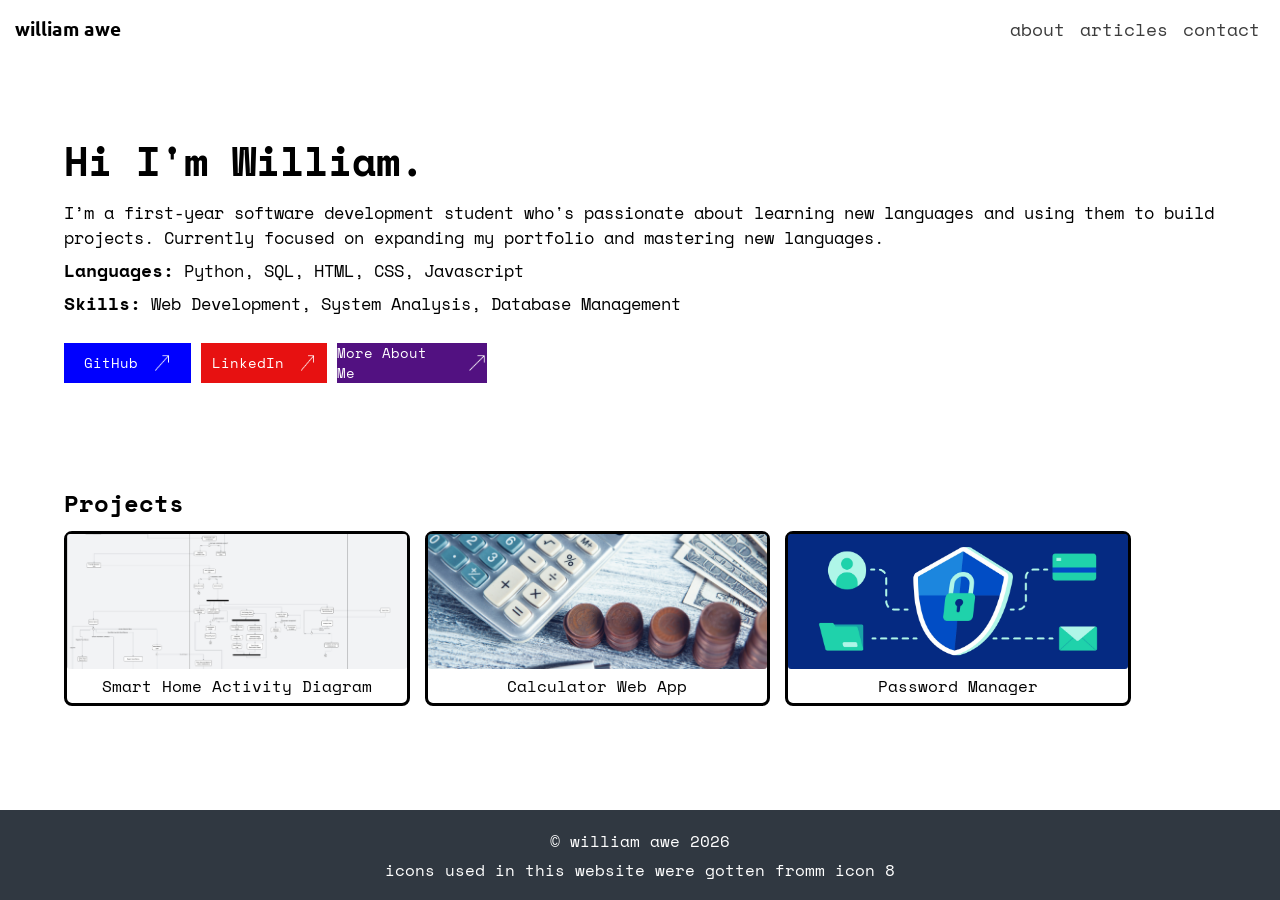
==== index.html @ 9320ee3e "undoing changes" ====
<!DOCTYPE html>

<html lang="en">
    <head>
        <meta charset="utf-8">
        <meta name="viewport" content="width=device-width, initial-scale=1.0">
        <title>William Awe</title>
        <link rel="stylesheet" href="css/styles.css">
        <link rel="icon" href="images/icons/logo.png">
        <link rel="preconnect" href="https://fonts.googleapis.com">
        <link rel="preconnect" href="https://fonts.gstatic.com" crossorigin>
        <link href="https://fonts.googleapis.com/css2?family=Space+Mono:ital,wght@0,400;0,700;1,400;1,700&display=swap" rel="stylesheet">
        <link href="https://fonts.googleapis.com/css2?family=Ubuntu:ital,wght@0,300;0,400;0,500;0,700;1,300;1,400;1,500;1,700&display=swap" rel="stylesheet">
    </head>
    <body>
        <header>
            <p class="logo-text"><a href="index.html">william awe</a></p>
            <nav class="nav-bar">
                <ul>
                    <li class=""><a href="about_me.html" target="_self">about</a></li>
                    <li class=""><a href="">articles</a></li>
                    <li class=""><a href="mailto:william.awe06@ed.cna.nl.ca">contact</a></li>
                </ul>
            </nav>
        </header>
        <main>
            <section class="about-me">
                <div class="about-me-text">
                    <h1>Hi I'm William.</h1>
                    <p>I’m a first-year software development student who's passionate about learning new languages and using them to build projects. Currently focused on expanding my portfolio and mastering new languages.</p>
                    <p class="about-languages"><span class="bolden">Languages:</span> Python, SQL, HTML, CSS, Javascript</p>
                    <p class="about-skills"><span class="bolden">Skills:</span> Web Development, System Analysis, Database Management</p>
                </div>
                <div class="bout-links">
                <ul class="about-me-link">
                    <li class="about-me-links"><a href="https://github.com/william-ay">GitHub</a><img src="images/icons/icon3.png" alt="arrow icon for about section link"></li>
                    <li class="about-me-links"><a href="https://www.linkedin.com/in/williamawe/">LinkedIn</a><img src="images/icons/icon3.png" alt="arrow icon for about section link"></li>
                    <li class="about-me-links"><a href="about_me.html">More About Me</a><img src="images/icons/icon3.png" alt="arrow icon for about section link"></li>
                </ul>
                <ul class="about-me-link2">
                    <li class="about-me-links"><a href="#">More About Me</a><img src="images/icons/icon3.png" alt="arrow icon for about section link"></li>
                </ul></div>
            </section>
            <section class="projects">
                <h2 class="project-heading">Projects</h2>
                <div class="project-containers">
                    <div>
                        <img src="images/proj-images/smarthome.png" alt="">
                        <p><a href="https://ipfs.io/ipfs/bafkreibuzrc6mdvkqzn4p5xhqclgrow5b65mjlixkmaqpyp23tu32mxqu4">Smart Home Activity Diagram</a></p>
                    </div>
                    <div>
                        <img src="images/proj-images/calculator.jpg" alt="">
                        <p>Calculator Web App</p>
                    </div>
                    <div>
                        <img src="images/proj-images/password_manager.jpg" alt="">
                        <p>Password Manager</p>
                    </div>
                </div>
            </section>
            <section class="certifications">
                <h2 class="cert-heading">Certifications</h2>
                <div class="cert-containers">
                    <div>
                        <img src="images/proj.jpg" alt="">
                    </div>
                    <div>
                        <img src="images/proj.jpg" alt="">
                    </div>
                    <div>
                        <img src="images/proj.jpg" alt="">
                    </div>
                </div>
            </section>
        </main>
        <footer>
            <p><span class="copy">&copy;</span> william awe 2026</p>
            <p>icons used in this website were gotten fromm icon 8</p>
            <!--<p>toodles - testing zed editor </p>-->
        </footer>
        <script src="js/index.js"></script>
</html>
---- css/styles.css ----
* {
    box-sizing: border-box;
    margin: 0;
    padding: 0;
}

/* Fonts used (Ubuntu & Monospace Static) were gotten from Google Fonts  */

.space-mono-regular {
    font-family: "Space Mono", monospace;
    font-weight: 400;
    font-style: normal;
}

.space-mono-bold {
    font-family: "Space Mono", monospace;
    font-weight: 700;
    font-style: normal;
}

.space-mono-regular-italic {
    font-family: "Space Mono", monospace;
    font-weight: 400;
    font-style: italic;
}

.ubuntu-bold {
    font-family: "Ubuntu", sans-serif;
    font-weight: 700;
    font-style: normal;
}

/* Imported Fonts above */

html {
    min-height: 100vh;
    overscroll-behavior: none;
}

body {
    font-family: "Space Mono", monospace;
    font-weight: 400;
    font-style: normal;
    display: flex;
    flex-direction: column;
    justify-content: space-between;
    max-width: 100vw;
    min-height: 100vh;
    margin: 0 auto;
    overscroll-behavior: none;
}

img {
    max-width: 100%;
}

header {
    display: flex;
    justify-content: space-between;
    padding-left: 15px;
    padding-right: 15px;
    padding-top: 10px;
    color: black;
    align-items: center;
}

.logo-text a {
    font-size: 1.2rem;
    font-family: "Ubuntu", sans-serif;
    font-weight: 700;
    font-style: normal;
    text-decoration: none;
    color: black;
}

.nav-bar ul {
    list-style-type: none;
    display: flex;
    gap: 5px;
}

.nav-bar ul li {
    padding: 5px;
}

.nav-bar ul li a {
    font-size: 1.15rem;
    color: #3c3c3c;
    text-decoration: none;
}

main {
    max-width: 90%;
    margin: 0 auto;
    min-height: 70vh;
    display: flex;
    flex-direction: column;
    justify-content: space-between;
    gap: 25px;
}

.about-me {
    margin-top: 30px;
    min-height: 30vh;
    display: flex;
    flex-direction: column;
    gap: 3vh;
}

.about-me-text {
    /* ? */
}

.about-me-text h1 {
    font-size: 2.5rem;
    margin-bottom: 10px;
}

.about-me-text p {
    font-size: 1.05rem;
}

.bolden {
    font-size: 1.1rem;
    font-weight: bolder;
}

.about-languages {
    margin-top: 7px;
}

.about-skills {
    margin-top: 7px;
}

.about-me-link {
    list-style-type: none;
    display: flex;
    gap: 10px;
}

.about-me-link2 {
    display: none;
}

.about-me-link li {
    width: 13%;
    height: 40px;
    background-color: purple;
    display: flex;
    align-items: center;
    justify-content: center;
    gap: 15px;
}

.about-me-link img {
    width: 14%;
    height: 50%;
    color: white;
}

.about-me-link li:first-child {
    background-color: blue;
}

.about-me-link li:nth-child(2) {
    background-color: rgb(231, 17, 17);
}

.about-me-link li:last-child {
    background-color: rgb(82, 17, 129);
}

.about-me-link li:nth-child(3) {
    width: 15%;
}

.about-me-link li a {
    font-size: 0.85rem;
    text-decoration: none;
    color: white;
}

.projects {
    margin-top: 10px;
    margin-bottom: 25px;
}

.project-heading {
    margin-bottom: 10px;
}

.project-containers {
    display: flex;
    gap: 15px;
}

.project-containers div {
    width: 100%;
    display: flex;
    flex-direction: column;
    /* justify-content:; */
    align-items: center;
    align-content: space-between;
    justify-content: space-between;
    /*gap: 2px;*/
    border: black 3px solid;
    border-radius: 8px;
    width: 30%;
    height: 175px;
    transition: 0.3s ease;
}

.project-containers div:hover {
    scale: calc(1.05);
}

.project-containers div img {
    width: 100%;
    height: 80%;
    border-radius: 3px;
    object-fit: cover;
}

.project-containers div p {
    font-size: 1rem;
    padding-bottom: 5px;
}

.project-containers div p a {
    text-decoration: none;
    color: black;
}

.certifications {
    display: none;
}

.cert-heading {
    margin-bottom: 10px;
}

.cert-containers {
    display: flex;
    gap: 15px;
}

.cert-containers div {
    display: flex;
    flex-direction: column;
    justify-content: space-between;
    align-items: center;
    gap: 5px;
    border: black 3px solid;
    border-radius: 5px;
    width: 30%;
    height: 175px;
    transition: 0.3s ease;
}

.cert-containers div:hover {
    scale: calc(1.05);
}

.cert-containers div img {
    width: 100%;
    height: 100%;
    object-fit: cover;
    border-radius: 3px;
}

footer {
    width: 100%;
    min-height: 10vh;
    margin-top: 3vh;
    padding: 5px;
    display: flex;
    flex-direction: column;
    gap: 5px;
    align-items: center;
    justify-content: center;
    background-color: #303841;
    color: white;
    font-size: 1rem;
}

.copy {
    font-family: "Courier New", Courier, monospace;
}

@media (max-width: 576px) {
    .about-me-text {
        display: flex;
        flex-direction: column;
        justify-content: center;
    }

    .about-me {
        align-items: start;
    }

    .bout-links {
        display: flex;
        flex-direction: column;
        gap: 5px;
    }

    .about-me-link li {
        width: 30vw;
        height: 35px;
        background-color: purple;
        display: flex;
        align-items: center;
        justify-content: center;
        gap: 15px;
    }

    .about-me-link li a {
        font-size: 1rem;
    }

    .about-me-link img {
        width: 14%;
        height: 50%;
        color: white;
    }

    .about-me-link li:last-child {
        display: none;
    }

    .about-me-link2 li a {
        font-size: 1rem;
        text-decoration: none;
        color: white;
    }

    .about-me-link2 {
        list-style-type: none;
        display: flex;
        gap: 10px;
    }

    .about-me-link2 {
        display: flex;
    }

    .about-me-link2 img {
        width: 20px;
        height: 20px;
        color: white;
    }

    .about-me-link2 li {
        width: 40vw;
        height: 35px;
        background-color: purple;
        display: flex;
        align-items: center;
        justify-content: center;
        gap: 15px;
    }

    .about-me-link2 li:last-child {
        background-color: rgb(82, 17, 129);
    }

    .about-me-link2 li {
        width: 150px;
    }

    /* made use of 2 flex boxes for the links to display in 2 rows
       will change after updating knwoledge on grid
    */

    html {
        font-size: 0.78rem;
    }

    .logo-text a {
        font-size: 1.05rem;
    }

    .nav-bar ul li a {
        font-size: 1rem;
    }

    .project-heading {
        text-align: center;
        margin-bottom: 10px;
    }

    .project-containers div {
        width: 100%;
        display: flex;
        width: 80%;
        height: 200px;
    }

    .project-containers {
        flex-direction: column;
        align-items: center;
    }

    .project-containers div p {
        flex-direction: row;
        font-size: 1.1rem;
    }


    .project-containers div {
        transition: none;
    }

    .project-containers div:hover {
        scale: none;
    }

    footer {
        text-align: center;
        gap: 10px;
    }
}

@media (min-width: 577px) and (max-width: 768px) {
    .about-me {
        align-items: center;
    }

    .logo-text a {
        font-size: 1.05rem;
    }

    .nav-bar ul li a {
        font-size: 1rem;
    }

    .project-heading {
        text-align: center;
        margin-bottom: 10px;
    }

    .bout-links {
        margin-top: 5px;
    }

    .about-me-link li {
        width: 25vw;
        height: 35px;
        background-color: purple;
        display: flex;
        align-items: center;
        justify-content: center;
        gap: 15px;
    }

    .about-me-link li:last-child {
        width: 30vw;
    }

    .project-containers div {
        width: 100%;
        display: flex;
        width: 70%;
        height: 175px;
    }

    .project-containers div p {
        font-size: 0.95rem;
    }

    .project-containers {
        flex-direction: column;
        align-items: center;
        font-size: 0.9rem;
    }

    .project-containers div p {
        flex-direction: row;
        font-size: 0.9rem;
    }
}

/*Tablets & Devices with a screen size ranging 769px and 1100px */


@media (min-width: 769px) and (max-width: 1100px) {
    .about-me-link li {
        width: 20vw;
        height: 35px;
        background-color: purple;
        display: flex;
        align-items: center;
        justify-content: center;
        gap: 15px;
    }

    .about-me-link li:last-child {
        width: 25vw;
    }

    .project-containers div {
        width: 80vw;
    }

    .project-containers div p {
        text-align: center;
        font-size: 0rem;
    }

    .project-containers div p:last-child,
    .project-containers div p:nth-child(2) {
        text-align: center;
        font-size: 1rem;
        padding-bottom: 10px;
    }

    .project-containers div img {
        width: 100%;
        height: 70%;
    }
}


@media (min-width: 1240px) {
    .about-me-link li {
        width: 11%;
        height: 40px;
        background-color: purple;
        display: flex;
        align-items: center;
        justify-content: center;
        gap: 15px;
    }
    
    .about-me-link img {
        width: 14%;
        height: 50%;
        color: white;
    }  
   
   .about-me-link li:last-child{
       width: 13%;
   }
}
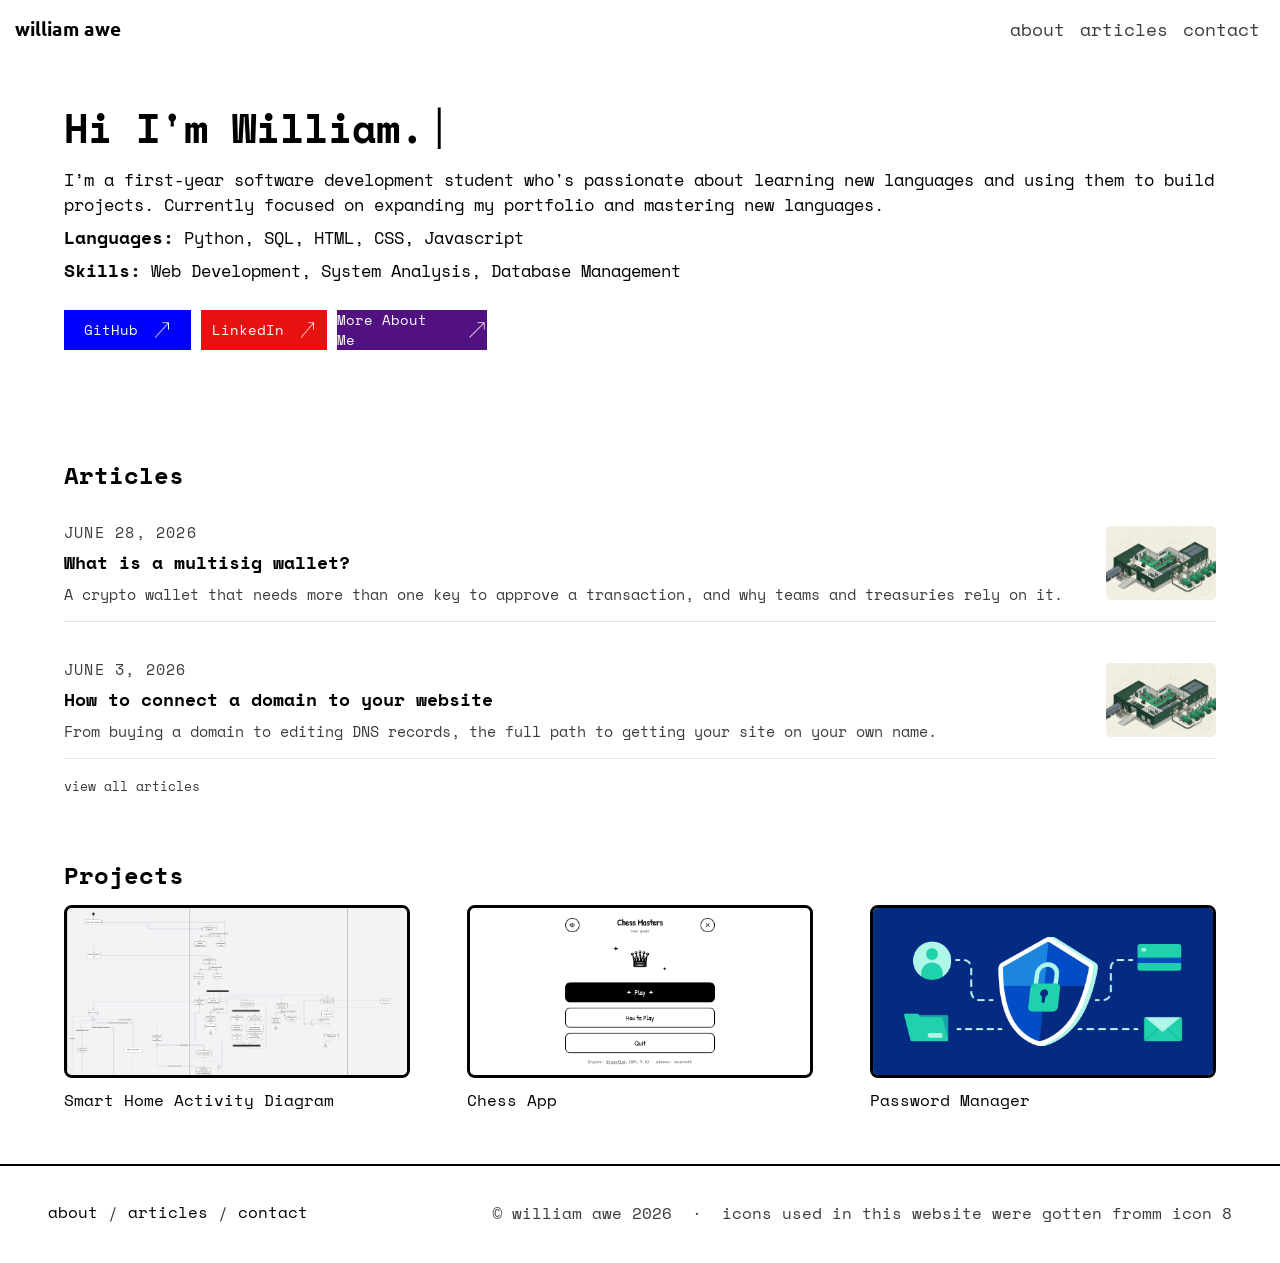
==== commit 36f19a29: "made chnages to page ui | integrated stockfish for the chess game | implemented hamburger for mobile" ====
--- a/index.html
+++ b/index.html
@@ -11,14 +11,18 @@
         <link rel="preconnect" href="https://fonts.gstatic.com" crossorigin>
         <link href="https://fonts.googleapis.com/css2?family=Space+Mono:ital,wght@0,400;0,700;1,400;1,700&display=swap" rel="stylesheet">
         <link href="https://fonts.googleapis.com/css2?family=Ubuntu:ital,wght@0,300;0,400;0,500;0,700;1,300;1,400;1,500;1,700&display=swap" rel="stylesheet">
+        <link href="https://fonts.googleapis.com/css2?family=Patrick+Hand&display=swap" rel="stylesheet">
     </head>
     <body>
         <header>
             <p class="logo-text"><a href="index.html">william awe</a></p>
-            <nav class="nav-bar">
+            <button class="nav-toggle" aria-label="Menu" aria-expanded="false" aria-controls="nav-menu">
+                <span></span><span></span><span></span>
+            </button>
+            <nav class="nav-bar" id="nav-menu">
                 <ul>
                     <li class=""><a href="about_me.html" target="_self">about</a></li>
-                    <li class=""><a href="">articles</a></li>
+                    <li class=""><a href="articles.html">articles</a></li>
                     <li class=""><a href="mailto:william.awe06@ed.cna.nl.ca">contact</a></li>
                 </ul>
             </nav>
@@ -26,35 +30,58 @@
         <main>
             <section class="about-me">
                 <div class="about-me-text">
-                    <h1>Hi I'm William.</h1>
+                    <h1 id="typing" data-text="Hi I'm William.">Hi I'm William.</h1>
                     <p>I’m a first-year software development student who's passionate about learning new languages and using them to build projects. Currently focused on expanding my portfolio and mastering new languages.</p>
                     <p class="about-languages"><span class="bolden">Languages:</span> Python, SQL, HTML, CSS, Javascript</p>
                     <p class="about-skills"><span class="bolden">Skills:</span> Web Development, System Analysis, Database Management</p>
                 </div>
                 <div class="bout-links">
                 <ul class="about-me-link">
-                    <li class="about-me-links"><a href="https://github.com/william-ay">GitHub</a><img src="images/icons/icon3.png" alt="arrow icon for about section link"></li>
-                    <li class="about-me-links"><a href="https://www.linkedin.com/in/williamawe/">LinkedIn</a><img src="images/icons/icon3.png" alt="arrow icon for about section link"></li>
-                    <li class="about-me-links"><a href="about_me.html">More About Me</a><img src="images/icons/icon3.png" alt="arrow icon for about section link"></li>
-                </ul>
-                <ul class="about-me-link2">
-                    <li class="about-me-links"><a href="#">More About Me</a><img src="images/icons/icon3.png" alt="arrow icon for about section link"></li>
+                    <li class="about-me-links"><a href="https://github.com/william-ay"><span class="lbl-full">GitHub</span><span class="lbl-short">GitHub</span></a><img src="images/icons/icon3.png" alt="arrow icon for about section link"></li>
+                    <li class="about-me-links"><a href="https://www.linkedin.com/in/williamawe/"><span class="lbl-full">LinkedIn</span><span class="lbl-short">LinkedIn</span></a><img src="images/icons/icon3.png" alt="arrow icon for about section link"></li>
+                    <li class="about-me-links"><a href="about_me.html"><span class="lbl-full">More About Me</span><span class="lbl-short">About Me</span></a><img src="images/icons/icon3.png" alt="arrow icon for about section link"></li>
                 </ul></div>
+            </section>
+            <section class="home-articles">
+                <h2 class="home-articles-heading">Articles</h2>
+                <div class="home-article-list">
+                    <a class="article-card" href="articles/multisig-wallets.html">
+                        <img class="article-thumb" src="images/proj-images/proj.jpg" alt="">
+                        <div class="article-body">
+                            <div class="article-head">
+                                <h3>What is a multisig wallet?</h3>
+                                <p class="article-card-date">June 28, 2026</p>
+                            </div>
+                            <p class="article-card-brief">A crypto wallet that needs more than one key to approve a transaction, and why teams and treasuries rely on it.</p>
+                        </div>
+                    </a>
+                    <a class="article-card" href="articles/connecting-a-domain.html">
+                        <img class="article-thumb" src="images/proj-images/proj.jpg" alt="">
+                        <div class="article-body">
+                            <div class="article-head">
+                                <h3>How to connect a domain to your website</h3>
+                                <p class="article-card-date">June 3, 2026</p>
+                            </div>
+                            <p class="article-card-brief">From buying a domain to editing DNS records, the full path to getting your site on your own name.</p>
+                        </div>
+                    </a>
+                </div>
+                <p class="home-articles-more"><a href="articles.html">view all articles</a></p>
             </section>
             <section class="projects">
                 <h2 class="project-heading">Projects</h2>
                 <div class="project-containers">
-                    <div>
-                        <img src="images/proj-images/smarthome.png" alt="">
-                        <p><a href="https://ipfs.io/ipfs/bafkreibuzrc6mdvkqzn4p5xhqclgrow5b65mjlixkmaqpyp23tu32mxqu4">Smart Home Activity Diagram</a></p>
+                    <div class="project-card" data-modal="modal-smarthome" tabindex="0">
+                        <div class="project-image"><img src="images/proj-images/smarthome.png" alt=""></div>
+                        <p class="project-name">Smart Home Activity Diagram</p>
                     </div>
-                    <div>
-                        <img src="images/proj-images/calculator.jpg" alt="">
-                        <p>Calculator Web App</p>
+                    <div class="project-card" data-modal="modal-chess" tabindex="0">
+                        <div class="project-image"><img src="images/proj-images/chess-menu.png" alt=""></div>
+                        <p class="project-name">Chess App</p>
                     </div>
-                    <div>
-                        <img src="images/proj-images/password_manager.jpg" alt="">
-                        <p>Password Manager</p>
+                    <div class="project-card" data-modal="modal-password" tabindex="0">
+                        <div class="project-image"><img src="images/proj-images/password_manager.jpg" alt=""></div>
+                        <p class="project-name">Password Manager</p>
                     </div>
                 </div>
             </section>
@@ -73,10 +100,38 @@
                 </div>
             </section>
         </main>
+        <div class="modal" id="modal-smarthome">
+            <div class="modal-box">
+                <button class="modal-close" data-close aria-label="Close">&times;</button>
+                <h3>Smart Home Activity Diagram</h3>
+                <p>An activity diagram that models how a smart home system reacts to user actions and automated triggers, mapping the flow from input to device response.</p>
+                <a class="modal-btn" href="https://ipfs.io/ipfs/bafkreibuzrc6mdvkqzn4p5xhqclgrow5b65mjlixkmaqpyp23tu32mxqu4" target="_blank" rel="noopener">View the document</a>
+            </div>
+        </div>
+        <div class="modal" id="modal-chess">
+            <div class="modal-box modal-box-chess">
+                <div id="chess-root"></div>
+            </div>
+        </div>
+        <div class="modal" id="modal-password">
+            <div class="modal-box">
+                <button class="modal-close" data-close aria-label="Close">&times;</button>
+                <h3>Password Manager</h3>
+                <p>A password manager for storing and organising login details. The full source code is available on GitHub.</p>
+                <a class="modal-btn" href="https://github.com/william-ay" target="_blank" rel="noopener">View on GitHub</a>
+            </div>
+        </div>
         <footer>
-            <p><span class="copy">&copy;</span> william awe 2026</p>
-            <p>icons used in this website were gotten fromm icon 8</p>
-            <!--<p>toodles - testing zed editor </p>-->
+            <div class="footer-inner">
+                <nav class="footer-path">
+                    <a href="about_me.html">about</a><span class="sep">/</span>
+                    <a href="articles.html">articles</a><span class="sep">/</span>
+                    <a href="mailto:william.awe06@ed.cna.nl.ca">contact</a>
+                </nav>
+                <p class="footer-legal"><span class="copy">&copy;</span> william awe 2026 &nbsp;&middot;&nbsp; <span class="attr-full">icons used in this website were gotten fromm icon 8</span><span class="attr-short">icons from Icon8</span></p>
+            </div>
         </footer>
         <script src="js/index.js"></script>
+        <script type="module" src="js/chess-app.js"></script>
+    </body>
 </html>
--- a/css/styles.css
+++ b/css/styles.css
@@ -62,6 +62,11 @@
     padding-top: 10px;
     color: black;
     align-items: center;
+    position: relative;
+}
+
+.nav-toggle {
+    display: none;
 }
 
 .logo-text a {
@@ -100,7 +105,7 @@
 }
 
 .about-me {
-    margin-top: 30px;
+    margin-top: 50px;
     min-height: 30vh;
     display: flex;
     flex-direction: column;
@@ -116,6 +121,19 @@
     margin-bottom: 10px;
 }
 
+.caret {
+    display: inline-block;
+    margin-left: 3px;
+    font-weight: 400;
+    animation: blink 1s step-end infinite;
+}
+
+@keyframes blink {
+    50% {
+        opacity: 0;
+    }
+}
+
 .about-me-text p {
     font-size: 1.05rem;
 }
@@ -137,10 +155,6 @@
     list-style-type: none;
     display: flex;
     gap: 10px;
-}
-
-.about-me-link2 {
-    display: none;
 }
 
 .about-me-link li {
@@ -181,55 +195,142 @@
     color: white;
 }
 
+.lbl-short {
+    display: none;
+}
+
 .projects {
     margin-top: 10px;
     margin-bottom: 25px;
 }
 
-.project-heading {
-    margin-bottom: 10px;
+.project-heading,
+.home-articles-heading {
+    font-size: 1.5rem;
+    text-align: left;
+    margin-bottom: 12px;
+}
+
+.home-articles {
+    margin-top: 64px;
+    margin-bottom: 25px;
+}
+
+.home-article-list {
+    display: flex;
+    flex-direction: column;
+    gap: 20px;
+}
+
+.article-card {
+    display: flex;
+    flex-direction: row-reverse;
+    align-items: center;
+    gap: 14px;
+    border-bottom: 1px solid #e2e2df;
+    padding: 16px 0;
+    text-decoration: none;
+    color: black;
+}
+
+.article-card:hover h3 {
+    text-decoration: underline;
+}
+
+.article-thumb {
+    width: 110px;
+    height: 74px;
+    object-fit: cover;
+    border-radius: 5px;
+    flex-shrink: 0;
+}
+
+.article-body {
+    flex: 1;
+}
+
+.article-head {
+    display: flex;
+    flex-direction: column-reverse;
+    align-items: flex-start;
+    gap: 6px;
+}
+
+.article-card h3 {
+    font-size: 1.1rem;
+}
+
+.article-card p {
+    font-size: 0.95rem;
+    color: #3c3c3c;
+}
+
+.article-card-date {
+    font-size: 0.7rem;
+    color: #3c3c3c;
+    text-transform: uppercase;
+    letter-spacing: 0.08em;
+}
+
+.article-card-brief {
+    margin-top: 8px;
+}
+
+.home-articles-more {
+    margin-top: 14px;
+}
+
+.home-articles-more a {
+    font-size: 0.8rem;
+    color: #3c3c3c;
+    text-decoration: none;
+}
+
+.home-articles-more a:hover {
+    text-decoration: underline;
 }
 
 .project-containers {
     display: flex;
-    gap: 15px;
-}
-
-.project-containers div {
-    width: 100%;
+    justify-content: space-between;
+    gap: 18px;
+}
+
+.project-card {
+    width: 30%;
     display: flex;
     flex-direction: column;
-    /* justify-content:; */
-    align-items: center;
-    align-content: space-between;
-    justify-content: space-between;
-    /*gap: 2px;*/
+    cursor: pointer;
+}
+
+.project-image {
     border: black 3px solid;
     border-radius: 8px;
-    width: 30%;
-    height: 175px;
+    overflow: hidden;
+    aspect-ratio: 2 / 1;
     transition: 0.3s ease;
 }
 
-.project-containers div:hover {
-    scale: calc(1.05);
-}
-
-.project-containers div img {
+.project-image img {
     width: 100%;
-    height: 80%;
-    border-radius: 3px;
+    height: 100%;
     object-fit: cover;
-}
-
-.project-containers div p {
+    display: block;
+}
+
+.project-card:hover .project-image {
+    scale: 1.05;
+}
+
+.project-name {
+    margin-top: 10px;
     font-size: 1rem;
-    padding-bottom: 5px;
-}
-
-.project-containers div p a {
-    text-decoration: none;
-    color: black;
+    color: black;
+}
+
+.project-card:focus-visible {
+    outline: 3px solid black;
+    outline-offset: 3px;
 }
 
 .certifications {
@@ -269,23 +370,94 @@
     border-radius: 3px;
 }
 
-footer {
+.modal {
+    display: none;
+    position: fixed;
+    top: 0;
+    left: 0;
     width: 100%;
-    min-height: 10vh;
-    margin-top: 3vh;
-    padding: 5px;
+    height: 100%;
+    background-color: rgba(0, 0, 0, 0.5);
+    z-index: 50;
+    justify-content: center;
+    align-items: center;
+    padding: 20px;
+}
+
+.modal.open {
+    display: flex;
+}
+
+.modal-box {
+    position: relative;
     display: flex;
     flex-direction: column;
-    gap: 5px;
-    align-items: center;
-    justify-content: center;
-    background-color: #303841;
+    gap: 20px;
+    background-color: white;
+    border: black 3px solid;
+    border-radius: 8px;
+    padding: 30px;
+    width: 100%;
+    max-width: 560px;
+    max-height: 85vh;
+    overflow-y: auto;
+}
+
+.modal-close {
+    position: absolute;
+    top: 12px;
+    right: 14px;
+    background: none;
+    border: none;
+    font-size: 1.4rem;
+    line-height: 1;
+    color: black;
+    cursor: pointer;
+    font-family: "Space Mono", monospace;
+}
+
+.modal-box h3 {
+    font-size: 1.4rem;
+    padding-right: 24px;
+}
+
+.modal-box p {
+    font-size: 1rem;
+    line-height: 1.7;
+}
+
+.modal-btn {
+    align-self: flex-start;
+    display: inline-block;
+    border: black 3px solid;
+    border-radius: 6px;
+    padding: 10px 16px;
+    background-color: white;
+    color: black;
+    text-decoration: none;
+    font-family: "Space Mono", monospace;
+    font-size: 0.95rem;
+    cursor: pointer;
+    transition: 0.2s ease;
+}
+
+.modal-btn:hover {
+    background-color: black;
     color: white;
-    font-size: 1rem;
-}
-
-.copy {
-    font-family: "Courier New", Courier, monospace;
+}
+
+.chess-placeholder {
+    border: black 3px solid;
+    border-radius: 6px;
+    padding: 40px 20px;
+    text-align: center;
+    color: #3c3c3c;
+}
+
+@media (prefers-reduced-motion: reduce) {
+    .caret {
+        animation: none;
+    }
 }
 
 @media (max-width: 576px) {
@@ -305,73 +477,48 @@
         gap: 5px;
     }
 
-    .about-me-link li {
-        width: 30vw;
-        height: 35px;
-        background-color: purple;
+    main {
+        max-width: 100%;
+        padding-left: 23px;
+        padding-right: 23px;
+    }
+
+    .about-me-link {
+        display: flex;
+        flex-wrap: nowrap;
+        gap: 8px;
+    }
+
+    .about-me-link li,
+    .about-me-link li:nth-child(3),
+    .about-me-link li:last-child {
+        flex: 1 1 0;
+        width: auto;
+        height: 34px;
         display: flex;
         align-items: center;
         justify-content: center;
-        gap: 15px;
+        gap: 8px;
     }
 
     .about-me-link li a {
-        font-size: 1rem;
+        font-size: clamp(0.75rem, 3.2vw, 1rem);
+        white-space: nowrap;
     }
 
     .about-me-link img {
-        width: 14%;
-        height: 50%;
+        width: 16px;
+        height: 16px;
         color: white;
     }
 
-    .about-me-link li:last-child {
+    .lbl-full {
         display: none;
     }
 
-    .about-me-link2 li a {
-        font-size: 1rem;
-        text-decoration: none;
-        color: white;
-    }
-
-    .about-me-link2 {
-        list-style-type: none;
-        display: flex;
-        gap: 10px;
-    }
-
-    .about-me-link2 {
-        display: flex;
-    }
-
-    .about-me-link2 img {
-        width: 20px;
-        height: 20px;
-        color: white;
-    }
-
-    .about-me-link2 li {
-        width: 40vw;
-        height: 35px;
-        background-color: purple;
-        display: flex;
-        align-items: center;
-        justify-content: center;
-        gap: 15px;
-    }
-
-    .about-me-link2 li:last-child {
-        background-color: rgb(82, 17, 129);
-    }
-
-    .about-me-link2 li {
-        width: 150px;
-    }
-
-    /* made use of 2 flex boxes for the links to display in 2 rows
-       will change after updating knwoledge on grid
-    */
+    .lbl-short {
+        display: inline;
+    }
 
     html {
         font-size: 0.78rem;
@@ -385,41 +532,48 @@
         font-size: 1rem;
     }
 
-    .project-heading {
-        text-align: center;
-        margin-bottom: 10px;
-    }
-
-    .project-containers div {
-        width: 100%;
-        display: flex;
-        width: 80%;
-        height: 200px;
-    }
-
     .project-containers {
         flex-direction: column;
-        align-items: center;
-    }
-
-    .project-containers div p {
-        flex-direction: row;
+        align-items: stretch;
+        gap: 22px;
+    }
+
+    .project-card {
+        width: 100%;
+    }
+
+    .project-image {
+        aspect-ratio: 2 / 1;
+    }
+
+    .project-name {
         font-size: 1.1rem;
     }
 
-
-    .project-containers div {
+    .home-articles {
+        margin-top: 44px;
+    }
+
+    .article-card {
+        flex-direction: column;
+        align-items: stretch;
+    }
+
+    .article-thumb {
+        width: 100%;
+        height: 170px;
+        margin-bottom: 12px;
+    }
+
+
+    .project-image {
         transition: none;
     }
 
-    .project-containers div:hover {
+    .project-card:hover .project-image {
         scale: none;
     }
 
-    footer {
-        text-align: center;
-        gap: 10px;
-    }
 }
 
 @media (min-width: 577px) and (max-width: 768px) {
@@ -433,11 +587,6 @@
 
     .nav-bar ul li a {
         font-size: 1rem;
-    }
-
-    .project-heading {
-        text-align: center;
-        margin-bottom: 10px;
     }
 
     .bout-links {
@@ -456,28 +605,6 @@
 
     .about-me-link li:last-child {
         width: 30vw;
-    }
-
-    .project-containers div {
-        width: 100%;
-        display: flex;
-        width: 70%;
-        height: 175px;
-    }
-
-    .project-containers div p {
-        font-size: 0.95rem;
-    }
-
-    .project-containers {
-        flex-direction: column;
-        align-items: center;
-        font-size: 0.9rem;
-    }
-
-    .project-containers div p {
-        flex-direction: row;
-        font-size: 0.9rem;
     }
 }
 
@@ -497,27 +624,6 @@
 
     .about-me-link li:last-child {
         width: 25vw;
-    }
-
-    .project-containers div {
-        width: 80vw;
-    }
-
-    .project-containers div p {
-        text-align: center;
-        font-size: 0rem;
-    }
-
-    .project-containers div p:last-child,
-    .project-containers div p:nth-child(2) {
-        text-align: center;
-        font-size: 1rem;
-        padding-bottom: 10px;
-    }
-
-    .project-containers div img {
-        width: 100%;
-        height: 70%;
     }
 }
 
@@ -544,3 +650,829 @@
    }
 }
 
+@media (max-width: 768px) {
+    .nav-toggle {
+        display: flex;
+        flex-direction: column;
+        justify-content: center;
+        align-items: center;
+        gap: 5px;
+        width: 42px;
+        height: 42px;
+        padding: 8px;
+        border: none;
+        background: transparent;
+        cursor: pointer;
+    }
+
+    .nav-toggle span {
+        display: block;
+        width: 24px;
+        height: 2px;
+        background: #303841;
+        border-radius: 2px;
+        transition: transform 0.25s ease, opacity 0.2s ease;
+    }
+
+    header.nav-open .nav-toggle span:nth-child(1) {
+        transform: translateY(7px) rotate(45deg);
+    }
+
+    header.nav-open .nav-toggle span:nth-child(2) {
+        opacity: 0;
+    }
+
+    header.nav-open .nav-toggle span:nth-child(3) {
+        transform: translateY(-7px) rotate(-45deg);
+    }
+
+    .nav-bar {
+        position: absolute;
+        top: 100%;
+        left: 0;
+        right: 0;
+        background: white;
+        border-top: 1px solid #e0e0e0;
+        border-bottom: 1px solid #303841;
+        max-height: 0;
+        overflow: hidden;
+        transition: max-height 0.28s ease;
+        z-index: 40;
+    }
+
+    header.nav-open .nav-bar {
+        max-height: 260px;
+    }
+
+    .nav-bar ul {
+        flex-direction: column;
+        gap: 0;
+    }
+
+    .nav-bar ul li {
+        padding: 0;
+    }
+
+    .nav-bar ul li a {
+        display: block;
+        padding: 15px 22px;
+        border-top: 1px solid #ececec;
+        font-size: 1.05rem;
+    }
+
+    .nav-bar ul li:first-child a {
+        border-top: none;
+    }
+}
+
+
+.modal-box-chess {
+    max-width: 500px;
+    padding: 22px;
+}
+
+.chess-screen {
+    width: min(94vw, 440px);
+    margin: 0 auto;
+    font-family: "Space Mono", monospace;
+}
+
+.chess-app {
+    width: min(94vw, 440px);
+    margin: 0 auto;
+    font-family: "Space Mono", monospace;
+    position: relative;
+}
+
+.chess-mount {
+    position: relative;
+}
+
+.chess-promo {
+    position: absolute;
+    inset: 0;
+    background: rgba(255, 255, 255, 0.78);
+    display: flex;
+    align-items: center;
+    justify-content: center;
+    z-index: 5;
+}
+
+.chess-promo-box {
+    background: #ffffff;
+    border: 3px solid black;
+    border-radius: 16px;
+    padding: 18px 20px;
+    text-align: center;
+}
+
+.chess-promo-title {
+    font-family: "Patrick Hand", cursive;
+    font-size: 1.3rem;
+    color: black;
+    margin-bottom: 12px;
+}
+
+.chess-promo-pieces {
+    display: flex;
+    gap: 10px;
+}
+
+.chess-promo-btn {
+    width: 56px;
+    height: 56px;
+    border: 2px solid black;
+    border-radius: 12px;
+    background: #ffffff;
+    cursor: pointer;
+    display: flex;
+    align-items: center;
+    justify-content: center;
+}
+
+.chess-promo-btn img {
+    width: 82%;
+    height: 82%;
+}
+
+.chess-endpopup {
+    position: absolute;
+    inset: 0;
+    background: rgba(255, 255, 255, 0.85);
+    display: flex;
+    align-items: center;
+    justify-content: center;
+    z-index: 10;
+    padding: 16px;
+}
+
+.chess-endcard {
+    position: relative;
+    background: #ffffff;
+    border: 3px solid black;
+    border-radius: 18px;
+    padding: 40px 24px 26px;
+    text-align: center;
+    width: 100%;
+    max-width: 320px;
+}
+
+.chess-endcard h3 {
+    font-family: "Patrick Hand", cursive;
+    font-size: 1.5rem;
+    line-height: 1.25;
+    color: black;
+    margin-bottom: 12px;
+}
+
+.chess-endcard p {
+    font-family: "Space Mono", monospace;
+    font-size: 0.8rem;
+    line-height: 1.5;
+    color: #3c3c3c;
+}
+
+.chess-end-dismiss {
+    position: absolute;
+    top: 12px;
+    right: 12px;
+    width: 34px;
+    height: 34px;
+}
+
+.chess-endactions {
+    margin-top: 28px;
+    display: flex;
+    flex-direction: column;
+    gap: 12px;
+}
+
+.chess-endactions .chess-btn + .chess-btn {
+    margin-top: 0;
+}
+
+.chess-topbar {
+    display: flex;
+    align-items: center;
+    justify-content: space-between;
+    margin-bottom: 26px;
+}
+
+.chess-title {
+    text-align: center;
+}
+
+.chess-title h2 {
+    font-family: "Patrick Hand", cursive;
+    font-size: 1.6rem;
+    font-weight: 700;
+    color: black;
+}
+
+.chess-title .chess-sub {
+    font-size: 0.7rem;
+    color: #3c3c3c;
+}
+
+.chess-icon-btn {
+    width: 42px;
+    height: 42px;
+    border: 2px solid black;
+    border-radius: 50%;
+    background: #ffffff;
+    display: flex;
+    align-items: center;
+    justify-content: center;
+    cursor: pointer;
+    flex-shrink: 0;
+}
+
+.chess-icon-btn svg {
+    width: 20px;
+    height: 20px;
+    fill: none;
+    stroke: black;
+    stroke-width: 2;
+    stroke-linecap: round;
+    stroke-linejoin: round;
+}
+
+.chess-icon-btn .snd-off {
+    display: none;
+}
+
+.chess-icon-btn.muted .snd-on {
+    display: none;
+}
+
+.chess-icon-btn.muted .snd-off {
+    display: inline;
+}
+
+.chess-art {
+    position: relative;
+    display: flex;
+    align-items: center;
+    justify-content: center;
+    height: 96px;
+    margin-bottom: 22px;
+}
+
+.chess-king {
+    font-size: 66px;
+    line-height: 1;
+    color: black;
+}
+
+.chess-art .chess-spark {
+    position: absolute;
+    width: 16px;
+    height: 16px;
+    fill: black;
+}
+
+.chess-art .chess-spark:first-of-type {
+    top: 10px;
+    left: 32%;
+}
+
+.chess-art .chess-spark:last-of-type {
+    bottom: 12px;
+    right: 32%;
+    width: 13px;
+    height: 13px;
+}
+
+.chess-section {
+    margin-bottom: 26px;
+}
+
+.chess-label {
+    font-family: "Patrick Hand", cursive;
+    font-size: 1.15rem;
+    color: black;
+    text-align: center;
+    margin-bottom: 14px;
+}
+
+.chess-choices {
+    display: flex;
+    gap: 10px;
+    justify-content: center;
+    flex-wrap: wrap;
+}
+
+.chess-choice {
+    font-family: "Patrick Hand", cursive;
+    font-size: 1.05rem;
+    padding: 10px 16px;
+    border: 2px solid black;
+    border-radius: 14px;
+    background: #ffffff;
+    color: black;
+    cursor: pointer;
+}
+
+.chess-choice.active {
+    background: black;
+    color: white;
+}
+
+.chess-choices-level {
+    flex-wrap: nowrap;
+    gap: 8px;
+}
+
+.chess-choice-piece {
+    flex: 1 1 0;
+    display: flex;
+    flex-direction: column;
+    align-items: center;
+    gap: 8px;
+    padding: 12px 6px;
+    text-align: center;
+    line-height: 1.15;
+}
+
+.chess-choice-piece .cpc-icon {
+    height: 34px;
+    display: flex;
+    align-items: flex-end;
+    justify-content: center;
+}
+
+.chess-choice-piece .cpc-icon img {
+    height: 34px;
+    width: auto;
+}
+
+.chess-choice-piece.active .cpc-icon img {
+    filter: invert(1);
+}
+
+.chess-choice-piece .cpc-label {
+    font-size: 0.95rem;
+}
+
+.chess-btn {
+    font-family: "Patrick Hand", cursive;
+    font-size: 1.25rem;
+    width: 100%;
+    padding: 14px;
+    border: 2px solid black;
+    border-radius: 14px;
+    background: #ffffff;
+    color: black;
+    cursor: pointer;
+    display: flex;
+    align-items: center;
+    justify-content: center;
+    gap: 10px;
+}
+
+.chess-btn.primary {
+    background: black;
+    color: white;
+}
+
+.chess-spark {
+    fill: currentColor;
+}
+
+.chess-btn .chess-spark {
+    width: 14px;
+    height: 14px;
+}
+
+.chess-menu {
+    display: flex;
+    flex-direction: column;
+    gap: 16px;
+}
+
+.chess-btn + .chess-btn {
+    margin-top: 14px;
+}
+
+.chess-menu .chess-btn + .chess-btn {
+    margin-top: 0;
+}
+
+.chess-btn-back {
+    font-size: 1.05rem;
+    padding: 10px;
+}
+
+.chess-slides {
+    display: flex;
+    align-items: center;
+    gap: 8px;
+    min-height: 240px;
+}
+
+.chess-arrow {
+    flex-shrink: 0;
+}
+
+.chess-slide {
+    flex: 1;
+    align-self: stretch;
+    border: 2px solid black;
+    border-radius: 16px;
+    padding: 28px 22px;
+    display: flex;
+    flex-direction: column;
+    justify-content: center;
+}
+
+.chess-slide-icon {
+    width: 46px;
+    height: 46px;
+    display: block;
+    margin: 0 auto 18px;
+}
+
+.chess-slide h3 {
+    font-family: "Patrick Hand", cursive;
+    font-size: 1.4rem;
+    color: black;
+    text-align: center;
+    margin-bottom: 20px;
+}
+
+.chess-slide p {
+    font-family: "Space Mono", monospace;
+    font-size: 0.82rem;
+    color: #3c3c3c;
+    line-height: 1.7;
+    text-align: center;
+}
+
+.chess-pieces-help {
+    list-style: none;
+    display: flex;
+    flex-direction: column;
+    gap: 13px;
+}
+
+.chess-pieces-help li {
+    display: flex;
+    align-items: center;
+    gap: 11px;
+    font-family: "Space Mono", monospace;
+    font-size: 0.76rem;
+    color: #3c3c3c;
+    line-height: 1.4;
+}
+
+.chess-pieces-help img {
+    width: 26px;
+    height: 26px;
+    flex-shrink: 0;
+}
+
+.chess-pieces-help b {
+    color: black;
+}
+
+.chess-dots {
+    display: flex;
+    justify-content: center;
+    gap: 6px;
+    margin-top: 16px;
+}
+
+.chess-dot {
+    width: 8px;
+    height: 8px;
+    border-radius: 50%;
+    border: 1.5px solid black;
+    background: #ffffff;
+}
+
+.chess-dot.active {
+    background: black;
+}
+
+.chess-controls {
+    display: flex;
+    gap: 10px;
+    margin-top: 14px;
+}
+
+.chess-controls .chess-btn {
+    flex: 1;
+    font-size: 1rem;
+    padding: 10px 6px;
+}
+
+.chess-controls .chess-btn + .chess-btn {
+    margin-top: 0;
+}
+
+.chess-status {
+    font-family: "Patrick Hand", cursive;
+    font-size: 1.25rem;
+    text-align: center;
+    color: black;
+    min-height: 1.6em;
+    margin-bottom: 10px;
+}
+
+.chess-board {
+    grid-column: 2;
+    grid-row: 1;
+    width: 100%;
+    aspect-ratio: 1 / 1;
+    display: grid;
+    grid-template-columns: repeat(8, 1fr);
+    grid-template-rows: repeat(8, 1fr);
+    border: 3px solid black;
+    border-radius: 6px;
+    overflow: hidden;
+    touch-action: manipulation;
+}
+
+.csq {
+    position: relative;
+    display: flex;
+    align-items: center;
+    justify-content: center;
+    cursor: pointer;
+}
+
+.csq.light {
+    background-color: #ffffff;
+}
+
+.csq.dark {
+    background-color: #303841;
+}
+
+.cpiece {
+    width: 84%;
+    height: 84%;
+    pointer-events: none;
+    user-select: none;
+}
+
+.csq.dark .cpiece.black {
+    filter:
+        drop-shadow(0.7px 0 0 #f2f2f2) drop-shadow(-0.7px 0 0 #f2f2f2)
+        drop-shadow(0 0.7px 0 #f2f2f2) drop-shadow(0 -0.7px 0 #f2f2f2);
+}
+
+.chess-board-wrap {
+    display: grid;
+    grid-template-columns: auto 1fr;
+    grid-template-rows: 1fr auto;
+}
+
+.chess-ranks {
+    grid-column: 1;
+    grid-row: 1;
+    display: flex;
+    flex-direction: column;
+    padding-right: 6px;
+}
+
+.chess-ranks span {
+    flex: 1;
+    display: flex;
+    align-items: center;
+    justify-content: center;
+    font-family: "Space Mono", monospace;
+    font-size: 0.72rem;
+    font-weight: 700;
+    color: #303841;
+}
+
+.chess-files {
+    grid-column: 2;
+    grid-row: 2;
+    display: flex;
+    padding-top: 5px;
+}
+
+.chess-files span {
+    flex: 1;
+    text-align: center;
+    font-family: "Space Mono", monospace;
+    font-size: 0.72rem;
+    font-weight: 700;
+    color: #303841;
+}
+
+.chess-tray {
+    display: flex;
+    align-items: center;
+    flex-wrap: wrap;
+    gap: 1px;
+    min-height: 26px;
+    margin: 5px 0;
+}
+
+.ctray-piece {
+    width: 22px;
+    height: 22px;
+}
+
+.chess-credit {
+    margin-top: 18px;
+    text-align: center;
+    font-family: "Space Mono", monospace;
+    font-size: clamp(0.5rem, 2.5vw, 0.68rem);
+    color: #3c3c3c;
+    white-space: nowrap;
+}
+
+.chess-credit a {
+    color: #303841;
+}
+
+.csq.sel::after {
+    content: "";
+    position: absolute;
+    inset: 0;
+    background-color: rgba(0, 0, 0, 0.18);
+    pointer-events: none;
+}
+
+.csq.dark.sel::after {
+    background-color: rgba(255, 255, 255, 0.22);
+}
+
+.csq.last::after {
+    content: "";
+    position: absolute;
+    inset: 0;
+    background-color: rgba(0, 0, 0, 0.15);
+    box-shadow: inset 0 0 0 4px rgba(0, 0, 0, 0.6);
+    pointer-events: none;
+}
+
+.csq.dark.last::after {
+    background-color: rgba(255, 255, 255, 0.18);
+    box-shadow: inset 0 0 0 4px rgba(255, 255, 255, 0.65);
+}
+
+.csq.move::before {
+    content: "";
+    position: absolute;
+    width: 30%;
+    height: 30%;
+    border-radius: 50%;
+    background-color: rgba(0, 0, 0, 0.35);
+    pointer-events: none;
+}
+
+.csq.dark.move::before {
+    background-color: rgba(255, 255, 255, 0.45);
+}
+
+.csq.capture::before {
+    content: "";
+    position: absolute;
+    inset: 7%;
+    border-radius: 50%;
+    border: 5px solid rgba(0, 0, 0, 0.35);
+    pointer-events: none;
+}
+
+.csq.dark.capture::before {
+    border-color: rgba(255, 255, 255, 0.45);
+}
+
+.csq.check::after {
+    content: "";
+    position: absolute;
+    inset: 0;
+    box-shadow: inset 0 0 0 4px black;
+    pointer-events: none;
+    animation: chess-check 0.7s ease-in-out infinite alternate;
+}
+
+.csq.dark.check::after {
+    box-shadow: inset 0 0 0 4px #f2f2f2;
+}
+
+@keyframes chess-check {
+    from {
+        opacity: 0.4;
+    }
+    to {
+        opacity: 1;
+    }
+}
+
+@media (prefers-reduced-motion: reduce) {
+    .csq.check::after {
+        animation: none;
+        opacity: 1;
+    }
+}
+
+footer {
+    width: 100%;
+    margin-top: 3vh;
+    background-color: #ffffff;
+    border-top: 2px solid black;
+    color: black;
+    font-family: "Space Mono", monospace;
+}
+
+.footer-inner {
+    max-width: none;
+    margin: 0 auto;
+    padding: 34px 48px;
+    display: flex;
+    flex-direction: row;
+    justify-content: space-between;
+    align-items: center;
+    flex-wrap: wrap;
+    gap: 18px;
+    text-align: left;
+}
+
+.footer-path {
+    font-size: 16px;
+    display: flex;
+    align-items: center;
+    gap: 10px;
+    flex-wrap: wrap;
+    justify-content: flex-start;
+}
+
+.footer-path a {
+    color: black;
+    text-decoration: none;
+    padding-bottom: 2px;
+    border-bottom: 2px solid transparent;
+}
+
+.footer-path a:hover {
+    border-bottom-color: #303841;
+}
+
+.footer-path a:focus-visible {
+    outline: 2px solid #303841;
+    outline-offset: 3px;
+}
+
+.footer-path .sep {
+    color: #3c3c3c;
+}
+
+.footer-legal {
+    font-size: 16px;
+    color: #3c3c3c;
+    line-height: 1.7;
+    white-space: nowrap;
+}
+
+.copy {
+    font-family: 'Courier New', Courier, monospace;
+}
+
+.attr-short {
+    display: none;
+}
+
+@media (max-width: 768px) {
+    .footer-inner {
+        flex-direction: column;
+        align-items: center;
+        text-align: center;
+    }
+
+    .footer-path {
+        justify-content: center;
+    }
+
+    .footer-legal {
+        white-space: normal;
+    }
+
+    .attr-full {
+        display: none;
+    }
+
+    .attr-short {
+        display: inline;
+    }
+}
+
+@media (max-width: 576px) {
+    .footer-inner {
+        padding-left: 23px;
+        padding-right: 23px;
+    }
+
+    .footer-path {
+        font-size: 14px;
+    }
+
+    .footer-legal {
+        font-size: 14px;
+    }
+}
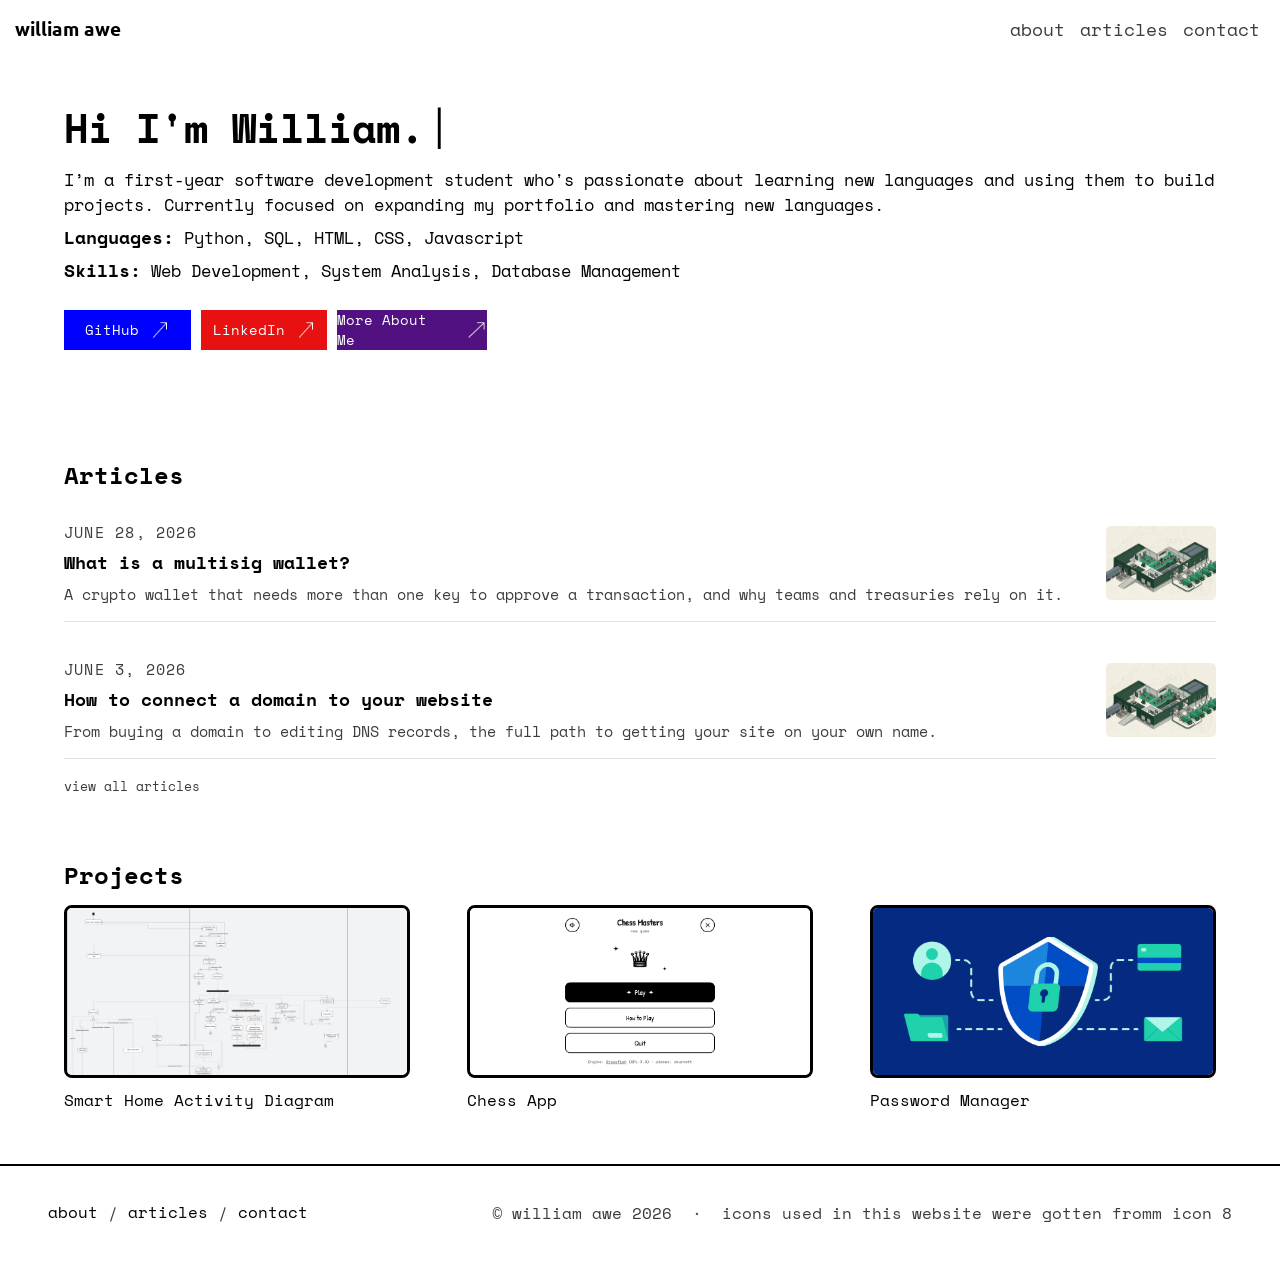
==== commit d0118926: "fixed hamburger nav icon not showing on the article & about me page (for mobile) | made correction t" ====
--- a/index.html
+++ b/index.html
@@ -37,9 +37,9 @@
                 </div>
                 <div class="bout-links">
                 <ul class="about-me-link">
-                    <li class="about-me-links"><a href="https://github.com/william-ay"><span class="lbl-full">GitHub</span><span class="lbl-short">GitHub</span></a><img src="images/icons/icon3.png" alt="arrow icon for about section link"></li>
-                    <li class="about-me-links"><a href="https://www.linkedin.com/in/williamawe/"><span class="lbl-full">LinkedIn</span><span class="lbl-short">LinkedIn</span></a><img src="images/icons/icon3.png" alt="arrow icon for about section link"></li>
-                    <li class="about-me-links"><a href="about_me.html"><span class="lbl-full">More About Me</span><span class="lbl-short">About Me</span></a><img src="images/icons/icon3.png" alt="arrow icon for about section link"></li>
+                    <li class="about-me-links"><a href="https://github.com/william-ay"><span class="lbl-full">GitHub</span><span class="lbl-short">GitHub</span><img src="images/icons/icon3.png" alt="arrow icon for about section link"></a></li>
+                    <li class="about-me-links"><a href="https://www.linkedin.com/in/williamawe/"><span class="lbl-full">LinkedIn</span><span class="lbl-short">LinkedIn</span><img src="images/icons/icon3.png" alt="arrow icon for about section link"></a></li>
+                    <li class="about-me-links"><a href="about_me.html"><span class="lbl-full">More About Me</span><span class="lbl-short">About Me</span><img src="images/icons/icon3.png" alt="arrow icon for about section link"></a></li>
                 </ul></div>
             </section>
             <section class="home-articles">
--- a/css/styles.css
+++ b/css/styles.css
@@ -168,9 +168,8 @@
 }
 
 .about-me-link img {
-    width: 14%;
-    height: 50%;
-    color: white;
+    width: 14px;
+    height: 14px;
 }
 
 .about-me-link li:first-child {
@@ -193,6 +192,12 @@
     font-size: 0.85rem;
     text-decoration: none;
     color: white;
+    display: flex;
+    align-items: center;
+    justify-content: center;
+    gap: 12px;
+    width: 100%;
+    height: 100%;
 }
 
 .lbl-short {
@@ -479,8 +484,8 @@
 
     main {
         max-width: 100%;
-        padding-left: 23px;
-        padding-right: 23px;
+        padding-left: 30px;
+        padding-right: 30px;
     }
 
     .about-me-link {
@@ -504,12 +509,11 @@
     .about-me-link li a {
         font-size: clamp(0.75rem, 3.2vw, 1rem);
         white-space: nowrap;
+        gap: 6px;
     }
 
     .about-me-link img {
-        width: 16px;
-        height: 16px;
-        color: white;
+        display: none;
     }
 
     .lbl-full {
@@ -738,7 +742,8 @@
 }
 
 .chess-app {
-    width: min(94vw, 440px);
+    width: 100%;
+    max-width: 440px;
     margin: 0 auto;
     font-family: "Space Mono", monospace;
     position: relative;
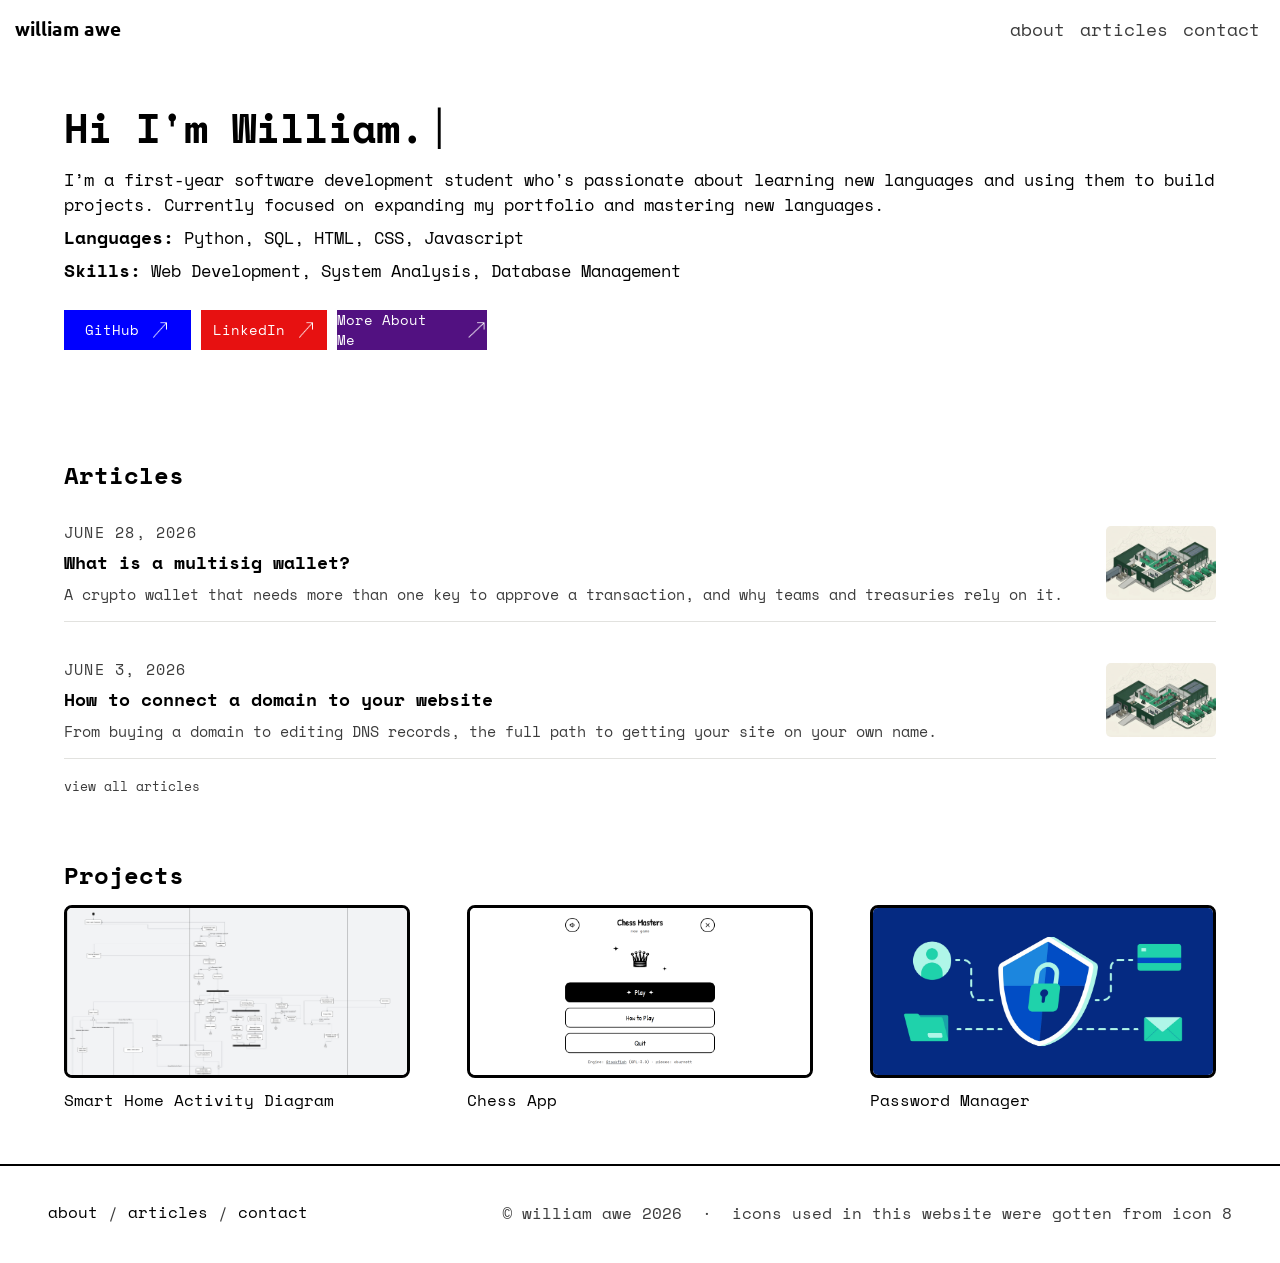
==== commit daf726da: "fixed about me mobile ui bug & homepage nav links beneath brief about me" ====
--- a/index.html
+++ b/index.html
@@ -128,7 +128,7 @@
                     <a href="articles.html">articles</a><span class="sep">/</span>
                     <a href="mailto:william.awe06@ed.cna.nl.ca">contact</a>
                 </nav>
-                <p class="footer-legal"><span class="copy">&copy;</span> william awe 2026 &nbsp;&middot;&nbsp; <span class="attr-full">icons used in this website were gotten fromm icon 8</span><span class="attr-short">icons from Icon8</span></p>
+                <p class="footer-legal"><span class="copy">&copy;</span> william awe 2026 &nbsp;&middot;&nbsp; <span class="attr-full">icons used in this website were gotten from icon 8</span><span class="attr-short">icons from Icon8</span></p>
             </div>
         </footer>
         <script src="js/index.js"></script>
--- a/css/styles.css
+++ b/css/styles.css
@@ -480,6 +480,7 @@
         display: flex;
         flex-direction: column;
         gap: 5px;
+        width: 100%;
     }
 
     main {
@@ -490,30 +491,37 @@
 
     .about-me-link {
         display: flex;
+        flex-direction: row;
         flex-wrap: nowrap;
-        gap: 8px;
+        gap: 10px;
+        width: 100%;
+        margin-top: 10px;
     }
 
     .about-me-link li,
     .about-me-link li:nth-child(3),
     .about-me-link li:last-child {
         flex: 1 1 0;
+        min-width: 0;
         width: auto;
         height: 34px;
         display: flex;
         align-items: center;
         justify-content: center;
-        gap: 8px;
     }
 
     .about-me-link li a {
-        font-size: clamp(0.75rem, 3.2vw, 1rem);
+        font-size: clamp(0.55rem, 2.6vw, 0.95rem);
         white-space: nowrap;
-        gap: 6px;
+        gap: 5px;
+        padding: 0 12px;
     }
 
     .about-me-link img {
-        display: none;
+        display: inline;
+        width: 11px;
+        height: 11px;
+        flex-shrink: 0;
     }
 
     .lbl-full {
@@ -1072,7 +1080,6 @@
     display: flex;
     align-items: center;
     gap: 8px;
-    min-height: 240px;
 }
 
 .chess-arrow {
@@ -1081,13 +1088,15 @@
 
 .chess-slide {
     flex: 1;
-    align-self: stretch;
+    min-width: 0;
+    height: clamp(250px, 42vh, 340px);
+    overflow-y: auto;
     border: 2px solid black;
     border-radius: 16px;
-    padding: 28px 22px;
+    padding: 24px 20px;
     display: flex;
     flex-direction: column;
-    justify-content: center;
+    justify-content: safe center;
 }
 
 .chess-slide-icon {
@@ -1288,7 +1297,6 @@
     font-family: "Space Mono", monospace;
     font-size: clamp(0.5rem, 2.5vw, 0.68rem);
     color: #3c3c3c;
-    white-space: nowrap;
 }
 
 .chess-credit a {
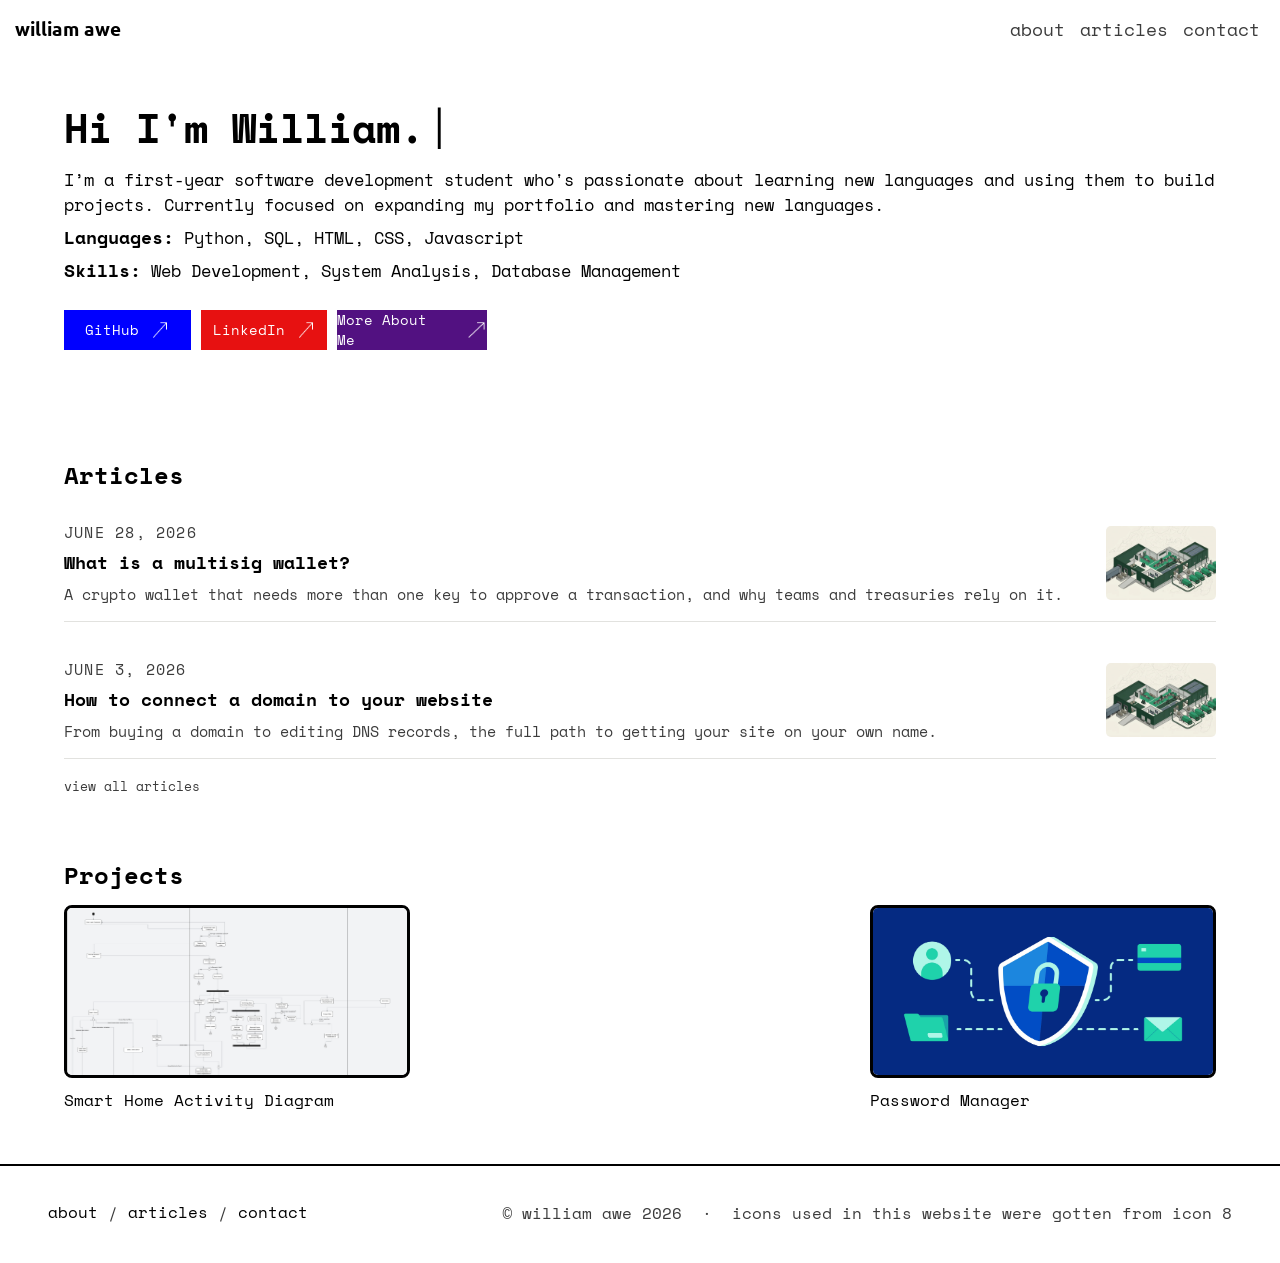
==== commit 3b7f6da9: "hid the chess project card to test new connection to vercel & updated password manager repo link" ====
--- a/index.html
+++ b/index.html
@@ -118,7 +118,7 @@
                 <button class="modal-close" data-close aria-label="Close">&times;</button>
                 <h3>Password Manager</h3>
                 <p>A password manager for storing and organising login details. The full source code is available on GitHub.</p>
-                <a class="modal-btn" href="https://github.com/william-ay" target="_blank" rel="noopener">View on GitHub</a>
+                <a class="modal-btn" href="https://github.com/william-ay/password-manager-python" target="_blank" rel="noopener">View on GitHub</a>
             </div>
         </div>
         <footer>
--- a/css/styles.css
+++ b/css/styles.css
@@ -336,6 +336,10 @@
 .project-card:focus-visible {
     outline: 3px solid black;
     outline-offset: 3px;
+}
+
+.project-card[data-modal="modal-chess"] {
+    visibility: hidden;
 }
 
 .certifications {
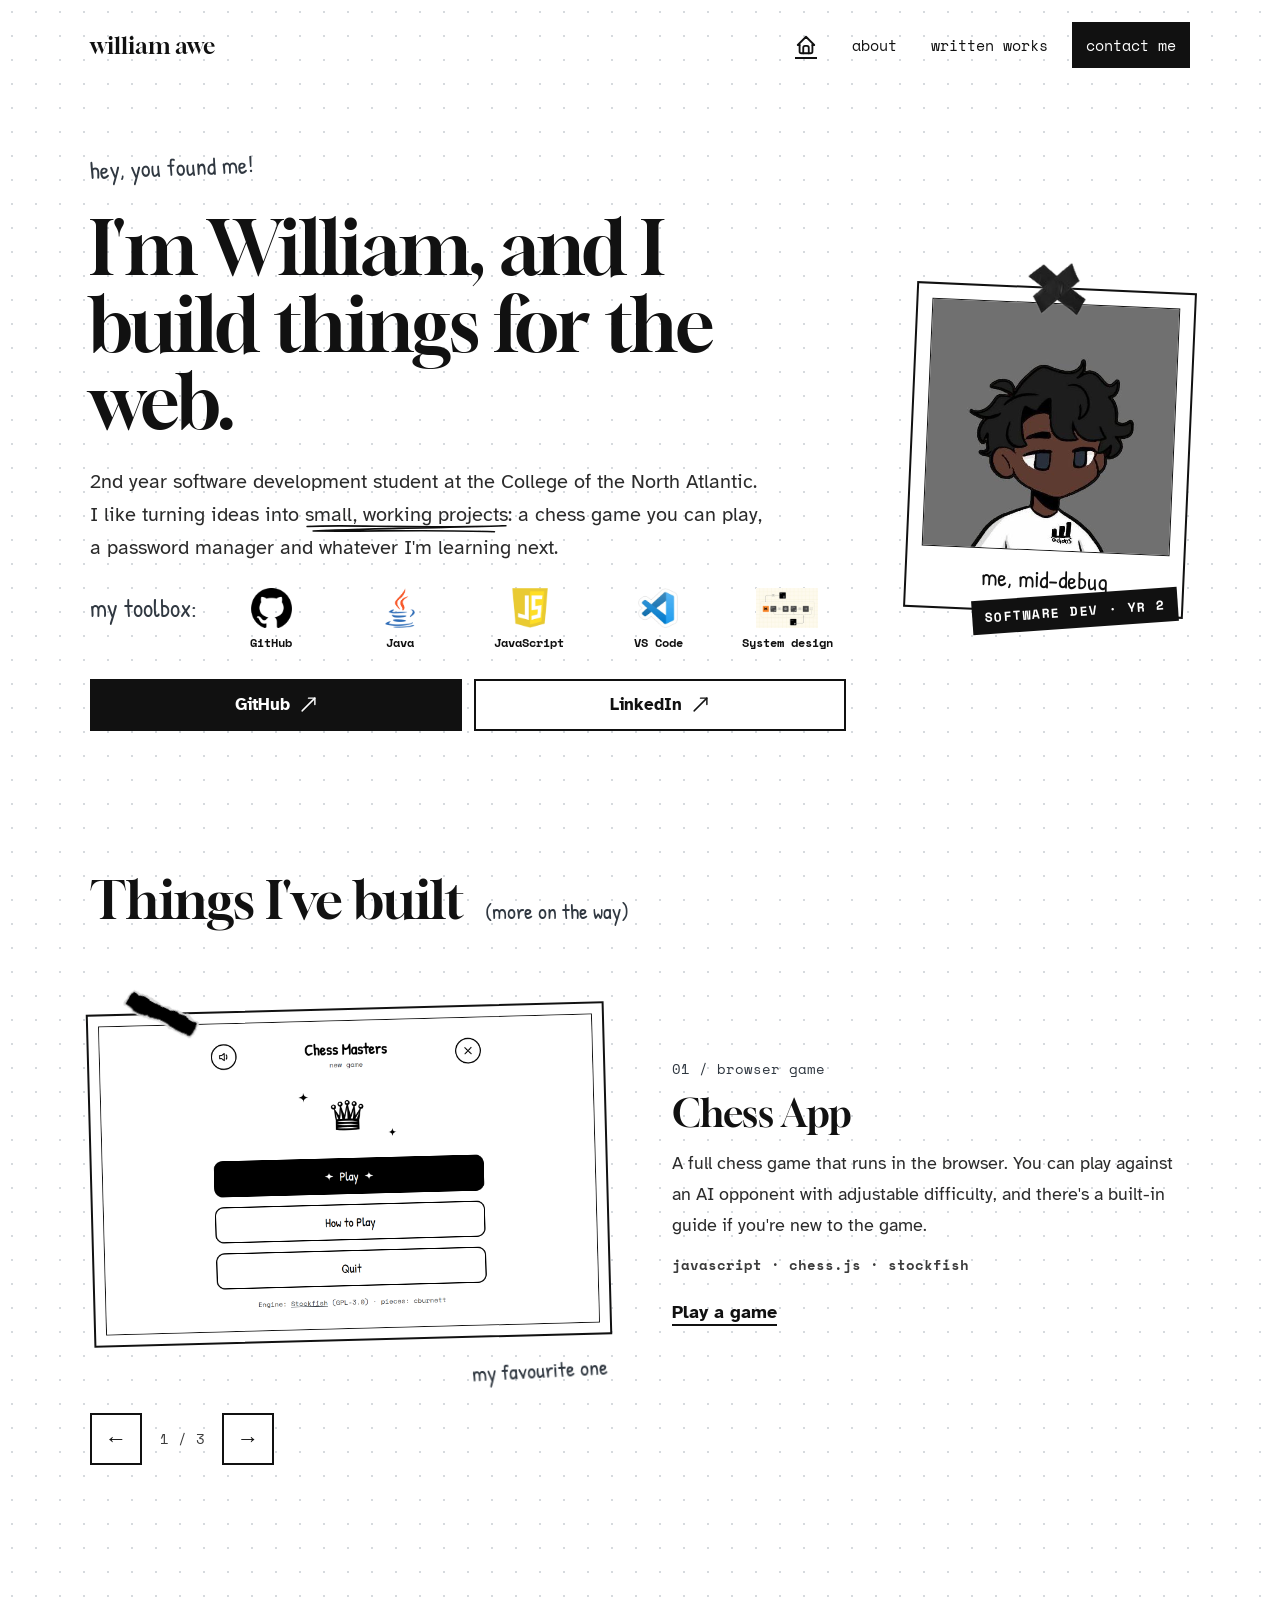
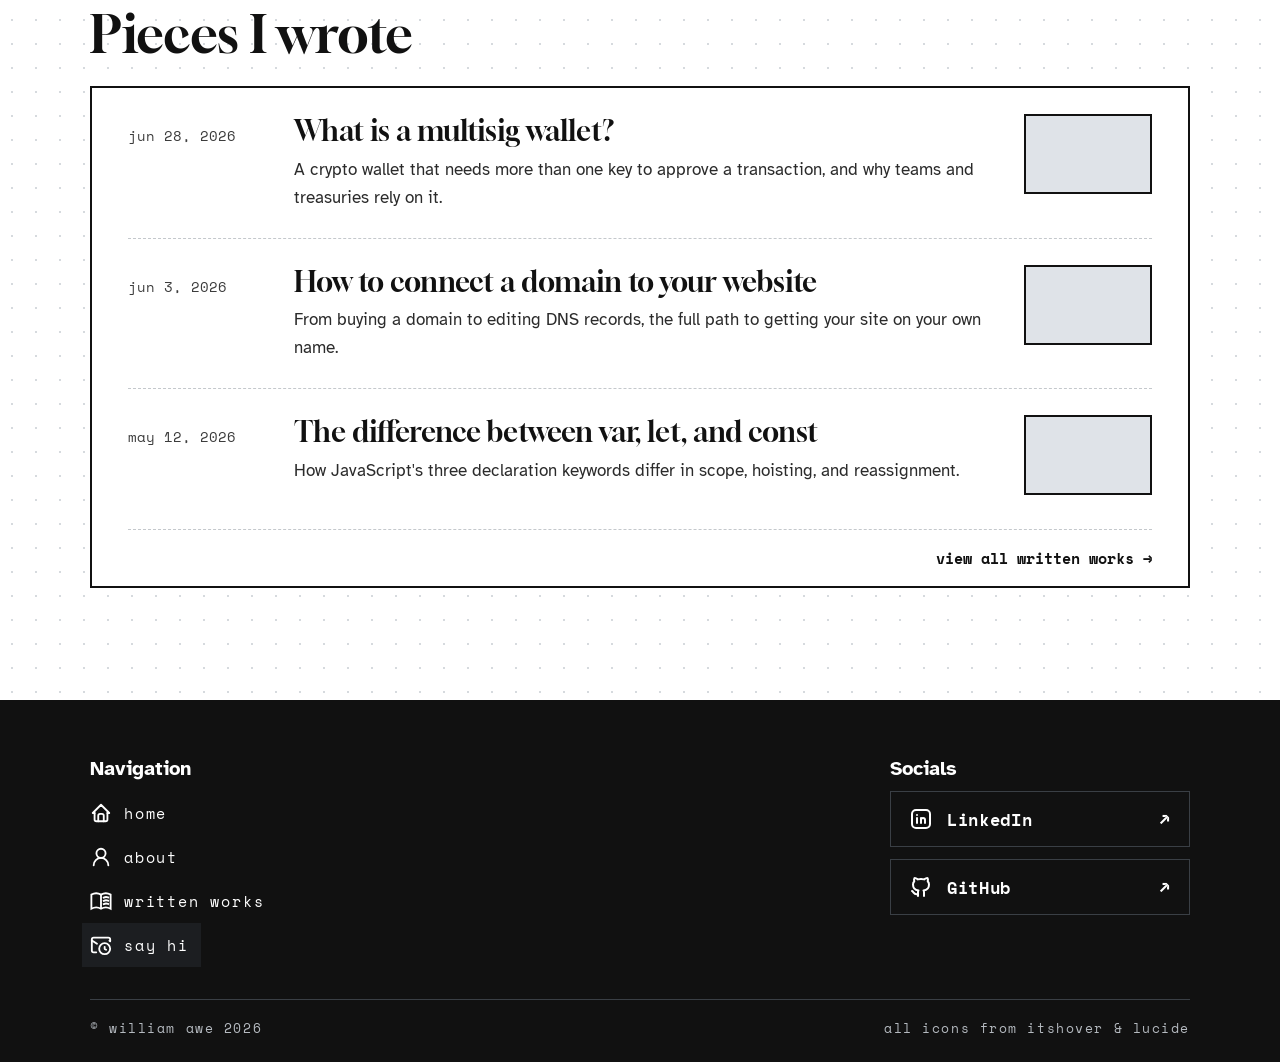
==== commit c312bbd8: "changed the layout of all pages and improved functionality across them all -- to-do: fix the individ" ====
--- a/index.html
+++ b/index.html
@@ -5,133 +5,218 @@
         <meta charset="utf-8">
         <meta name="viewport" content="width=device-width, initial-scale=1.0">
         <title>William Awe</title>
+        <meta name="description" content="I&#x27;m William, a software development student who learns by building. Come see what I&#x27;ve made so far.">
+        <meta property="og:type" content="website">
+        <meta property="og:site_name" content="William Awe">
+        <meta property="og:title" content="William Awe">
+        <meta property="og:description" content="I&#x27;m William, a software development student who learns by building. Come see what I&#x27;ve made so far.">
+        <meta property="og:url" content="https://william-awe-portfolio.vercel.app/">
+        <meta property="og:image" content="https://william-awe-portfolio.vercel.app/images/preview.png">
+        <meta property="og:image:width" content="1200">
+        <meta property="og:image:height" content="630">
+        <meta property="og:image:alt" content="William Awe: I build small, working projects for the web.">
+        <meta name="twitter:card" content="summary_large_image">
         <link rel="stylesheet" href="css/styles.css">
-        <link rel="icon" href="images/icons/logo.png">
+        <link rel="icon" href="images/icons/favicon.png">
+        <link rel="apple-touch-icon" href="images/icons/apple-touch-icon.png">
         <link rel="preconnect" href="https://fonts.googleapis.com">
         <link rel="preconnect" href="https://fonts.gstatic.com" crossorigin>
-        <link href="https://fonts.googleapis.com/css2?family=Space+Mono:ital,wght@0,400;0,700;1,400;1,700&display=swap" rel="stylesheet">
-        <link href="https://fonts.googleapis.com/css2?family=Ubuntu:ital,wght@0,300;0,400;0,500;0,700;1,300;1,400;1,500;1,700&display=swap" rel="stylesheet">
-        <link href="https://fonts.googleapis.com/css2?family=Patrick+Hand&display=swap" rel="stylesheet">
+        <link href="https://fonts.googleapis.com/css2?family=Gloock&family=Atkinson+Hyperlegible:ital,wght@0,400;0,700;1,400&family=Patrick+Hand&family=Space+Mono:wght@400;700&display=swap" rel="stylesheet">
     </head>
     <body>
         <header>
-            <p class="logo-text"><a href="index.html">william awe</a></p>
-            <button class="nav-toggle" aria-label="Menu" aria-expanded="false" aria-controls="nav-menu">
-                <span></span><span></span><span></span>
-            </button>
-            <nav class="nav-bar" id="nav-menu">
-                <ul>
-                    <li class=""><a href="about_me.html" target="_self">about</a></li>
-                    <li class=""><a href="articles.html">articles</a></li>
-                    <li class=""><a href="mailto:william.awe06@ed.cna.nl.ca">contact</a></li>
-                </ul>
+            <a class="logo" href="index.html">william awe</a>
+            <button class="nav-toggle" type="button" aria-label="Menu" aria-expanded="false" aria-controls="site-nav"><svg xmlns="http://www.w3.org/2000/svg" width="24" height="24" viewBox="0 0 24 24" fill="none" stroke="currentColor" stroke-width="2" stroke-linecap="round" aria-hidden="true"><path d="M4 7h16"/><path d="M4 12h16"/><path d="M4 17h16"/></svg></button>
+            <nav class="nav-bar" id="site-nav" aria-label="Main">
+                <a class="nav-home icon-home" href="index.html" aria-label="Home" aria-current="page"><svg class="icon" xmlns="http://www.w3.org/2000/svg" width="22" height="22" viewBox="0 0 24 24" fill="none" stroke="currentColor" stroke-width="2" stroke-linecap="round" stroke-linejoin="round" aria-hidden="true"><path class="roof" d="M5 12l-2 0l9 -9l9 9l-2 0"/><path class="house" d="M5 12v7a2 2 0 0 0 2 2h10a2 2 0 0 0 2 -2v-7"/><path class="door" d="M9 21v-6a2 2 0 0 1 2 -2h2a2 2 0 0 1 2 2v6"/></svg><span class="nav-extra">home</span></a>
+                <a class="icon-user" href="about_me.html"><svg class="icon nav-icon-copy" xmlns="http://www.w3.org/2000/svg" width="22" height="22" viewBox="0 0 24 24" fill="none" stroke="currentColor" stroke-width="2" stroke-linecap="round" stroke-linejoin="round" aria-hidden="true"><circle class="head" cx="12" cy="8" r="5"/><path d="M20 21a8 8 0 0 0-16 0"/></svg><span>about<span class="nav-extra"> me</span></span></a>
+                <a class="icon-book" href="articles.html"><svg class="icon nav-icon-copy" xmlns="http://www.w3.org/2000/svg" width="22" height="22" viewBox="0 0 48 48" fill="none" stroke="currentColor" stroke-width="4" stroke-miterlimit="10" stroke-linecap="square" aria-hidden="true"><path d="M24 40.5V41L24 10V10.5"/><path d="M24 41C31.0005 36.9995 37.9995 36.9995 45 41V10.0003C37.9995 5.99989 31.0005 5.99989 24 10.0003C16.9995 5.99989 10.0005 5.99989 3 10.0003V41C10.0005 36.9995 16.9995 36.9995 24 41Z"/><path class="book-line book-line-1" pathLength="1" d="M30 16.5C32.8362 15.1345 36.5662 15.06 39.5 16.2763"/><path class="book-line book-line-2" pathLength="1" d="M30 23.5832C32.8362 22.2178 36.5662 22.1432 39.5 23.3596"/><path class="book-line book-line-3" pathLength="1" d="M30 30.6665C32.8362 29.301 36.5662 29.2265 39.5 30.4428"/></svg><span>written works</span></a>
+                <a class="nav-contact icon-mail" href="mailto:william.awe06@ed.cna.nl.ca" data-contact><svg class="icon nav-icon-copy" xmlns="http://www.w3.org/2000/svg" width="22" height="22" viewBox="0 0 24 24" fill="none" stroke="currentColor" stroke-width="2" stroke-linecap="round" stroke-linejoin="round" aria-hidden="true"><path class="hand" d="M16 14v2.2l1.6 1"/><path d="m22 7-.759.484"/><path d="M6.835 20H4a2 2 0 01-2-2V6a2 2 0 012-2h16a2 2 0 012 2v2"/><path d="M7.605 10.567 2 7"/><circle cx="16" cy="16" r="6"/></svg><span>contact me</span></a>
             </nav>
         </header>
         <main>
-            <section class="about-me">
-                <div class="about-me-text">
-                    <h1 id="typing" data-text="Hi I'm William.">Hi I'm William.</h1>
-                    <p>I’m a first-year software development student who's passionate about learning new languages and using them to build projects. Currently focused on expanding my portfolio and mastering new languages.</p>
-                    <p class="about-languages"><span class="bolden">Languages:</span> Python, SQL, HTML, CSS, Javascript</p>
-                    <p class="about-skills"><span class="bolden">Skills:</span> Web Development, System Analysis, Database Management</p>
-                </div>
-                <div class="bout-links">
-                <ul class="about-me-link">
-                    <li class="about-me-links"><a href="https://github.com/william-ay"><span class="lbl-full">GitHub</span><span class="lbl-short">GitHub</span><img src="images/icons/icon3.png" alt="arrow icon for about section link"></a></li>
-                    <li class="about-me-links"><a href="https://www.linkedin.com/in/williamawe/"><span class="lbl-full">LinkedIn</span><span class="lbl-short">LinkedIn</span><img src="images/icons/icon3.png" alt="arrow icon for about section link"></a></li>
-                    <li class="about-me-links"><a href="about_me.html"><span class="lbl-full">More About Me</span><span class="lbl-short">About Me</span><img src="images/icons/icon3.png" alt="arrow icon for about section link"></a></li>
-                </ul></div>
+            <section class="hero">
+                <div class="hero-text">
+                    <p class="note note-tilt">hey, you found me!</p>
+                    <h1>I'm William, and I build things for the web.</h1>
+                    <p class="hero-lead">2nd year software development student at the College of the North Atlantic. I like turning ideas into <span class="highlight">small, working projects</span>: a chess game you can play, a password manager and whatever I'm learning next.</p>
+                    <div class="toolbox">
+                        <span class="toolbox-label">my toolbox:</span>
+                        <ul class="toolbox-list">
+                            <li class="toolbox-item"><img src="images/skills/github.png" alt="" width="224" height="216"><span>GitHub</span></li>
+                            <li class="toolbox-item"><img src="images/skills/java.png" alt="" width="162" height="216"><span>Java</span></li>
+                            <li class="toolbox-item"><img src="images/skills/javascript.png" alt="" width="197" height="216"><span>JavaScript</span></li>
+                            <li class="toolbox-item"><img src="images/skills/vs-code.png" alt="" width="217" height="216"><span>VS Code</span></li>
+                            <li class="toolbox-item"><img src="images/skills/system-design.png" alt="" width="332" height="216"><span>System design</span></li>
+                        </ul>
+                    </div>
+                    <div class="hero-buttons">
+                        <a class="btn btn-dark" href="https://github.com/william-ay"><span class="btn-shake">GitHub<svg class="btn-arrow" xmlns="http://www.w3.org/2000/svg" width="24" height="24" viewBox="0 0 24 24" fill="none" stroke="currentColor" stroke-width="2" stroke-linecap="round" stroke-linejoin="round" aria-hidden="true"><path d="M3 21L21 3"/><path d="M12 3h9v9"/></svg></span></a>
+                        <a class="btn btn-light" href="https://www.linkedin.com/in/williamawe/"><span class="btn-shake">LinkedIn<svg class="btn-arrow" xmlns="http://www.w3.org/2000/svg" width="24" height="24" viewBox="0 0 24 24" fill="none" stroke="currentColor" stroke-width="2" stroke-linecap="round" stroke-linejoin="round" aria-hidden="true"><path d="M3 21L21 3"/><path d="M12 3h9v9"/></svg></span></a>
+                    </div>
+                </div>
+                <div class="hero-photo">
+                    <div class="photo-stack">
+                        <figure class="polaroid">
+                            <div class="tape polaroid-tape" aria-hidden="true"></div>
+                            <img src="images/william.jpg" alt="Illustrated portrait of William" width="460" height="460">
+                            <figcaption>me, mid-debug</figcaption>
+                        </figure>
+                        <p class="sticker">software dev · yr 2</p>
+                    </div>
+                </div>
             </section>
-            <section class="home-articles">
-                <h2 class="home-articles-heading">Articles</h2>
-                <div class="home-article-list">
-                    <a class="article-card" href="articles/multisig-wallets.html">
-                        <img class="article-thumb" src="images/proj-images/proj.jpg" alt="">
-                        <div class="article-body">
-                            <div class="article-head">
-                                <h3>What is a multisig wallet?</h3>
-                                <p class="article-card-date">June 28, 2026</p>
-                            </div>
-                            <p class="article-card-brief">A crypto wallet that needs more than one key to approve a transaction, and why teams and treasuries rely on it.</p>
+
+            <section class="projects">
+                <div class="section-head">
+                    <h2>Things I've built</h2>
+                    <p class="note-small">(more on the way)</p>
+                </div>
+
+                <div class="project-carousel">
+                    <div class="project-viewport">
+                        <div class="project-track">
+                            <article class="project">
+                                <div class="project-col">
+                                    <div class="shot shot-chess">
+                                        <div class="tape tape-chess" aria-hidden="true"></div>
+                                        <img src="images/proj-images/chess-menu.png" alt="Chess app start menu" width="2000" height="1000">
+                                    </div>
+                                    <p class="note-small note-favourite">my favourite one</p>
+                                </div>
+                                <div class="project-info">
+                                    <p class="kicker">01 / browser game</p>
+                                    <h3>Chess App</h3>
+                                    <p class="project-desc">A full chess game that runs in the browser. You can play against an AI opponent with adjustable difficulty, and there's a built-in guide if you're new to the game.</p>
+                                    <p class="stack">javascript · chess.js · stockfish</p>
+                                    <button class="project-link" type="button" data-modal="modal-chess">Play a game</button>
+                                </div>
+                            </article>
+
+                            <article class="project project-reverse">
+                                <div class="project-info">
+                                    <p class="kicker">02 / desktop tool</p>
+                                    <h3>Password Manager</h3>
+                                    <p class="project-desc">A GUI password manager I built for my first-year Intro to Python final project.</p>
+                                    <p class="stack">python</p>
+                                    <a class="project-link" href="https://github.com/william-ay/password-manager-python">Read the code</a>
+                                </div>
+                                <div class="shot shot-password">
+                                    <div class="tape tape-password" aria-hidden="true"></div>
+                                    <img src="images/proj-images/password_manager.jpg" alt="Password manager" width="1600" height="906">
+                                </div>
+                            </article>
+
+                            <article class="project">
+                                <div class="shot shot-smarthome">
+                                    <div class="tape tape-smarthome" aria-hidden="true"></div>
+                                    <img src="images/proj-images/smarthome-crop.jpg" alt="Smart home activity diagram" width="1280" height="800">
+                                </div>
+                                <div class="project-info">
+                                    <p class="kicker">03 / systems analysis</p>
+                                    <h3>Smart Home Activity Diagram</h3>
+                                    <p class="project-desc">A UML activity diagram mapping how a smart home system responds to people and to automated triggers, from the first input to the device's response.</p>
+                                    <p class="stack">uml · system design</p>
+                                    <a class="project-link" href="https://ipfs.io/ipfs/bafkreibuzrc6mdvkqzn4p5xhqclgrow5b65mjlixkmaqpyp23tu32mxqu4">See the diagram</a>
+                                </div>
+                            </article>
+                        </div>
+                    </div>
+                    <div class="project-controls">
+                        <button class="project-arrow project-prev" type="button" aria-label="Previous project">&#8592;</button>
+                        <p class="project-count">1 / 3</p>
+                        <button class="project-arrow project-next" type="button" aria-label="Next project">&#8594;</button>
+                    </div>
+                </div>
+            </section>
+
+            <section class="writing">
+                <div class="section-head">
+                    <h2>Pieces I wrote</h2>
+                </div>
+                <div class="notes-box">
+                    <a class="note-row" href="articles/multisig-wallets.html">
+                        <p class="note-date">jun 28, 2026</p>
+                        <div class="note-body">
+                            <div class="note-picture" aria-hidden="true"></div>
+                            <h3>What is a multisig wallet?</h3>
+                            <p>A crypto wallet that needs more than one key to approve a transaction, and why teams and treasuries rely on it.</p>
+                            <span class="read-more">read more</span>
                         </div>
                     </a>
-                    <a class="article-card" href="articles/connecting-a-domain.html">
-                        <img class="article-thumb" src="images/proj-images/proj.jpg" alt="">
-                        <div class="article-body">
-                            <div class="article-head">
-                                <h3>How to connect a domain to your website</h3>
-                                <p class="article-card-date">June 3, 2026</p>
-                            </div>
-                            <p class="article-card-brief">From buying a domain to editing DNS records, the full path to getting your site on your own name.</p>
+                    <a class="note-row" href="articles/connecting-a-domain.html">
+                        <p class="note-date">jun 3, 2026</p>
+                        <div class="note-body">
+                            <div class="note-picture" aria-hidden="true"></div>
+                            <h3>How to connect a domain to your website</h3>
+                            <p>From buying a domain to editing DNS records, the full path to getting your site on your own name.</p>
+                            <span class="read-more">read more</span>
                         </div>
                     </a>
-                </div>
-                <p class="home-articles-more"><a href="articles.html">view all articles</a></p>
-            </section>
-            <section class="projects">
-                <h2 class="project-heading">Projects</h2>
-                <div class="project-containers">
-                    <div class="project-card" data-modal="modal-smarthome" tabindex="0">
-                        <div class="project-image"><img src="images/proj-images/smarthome.png" alt=""></div>
-                        <p class="project-name">Smart Home Activity Diagram</p>
-                    </div>
-                    <div class="project-card" data-modal="modal-chess" tabindex="0">
-                        <div class="project-image"><img src="images/proj-images/chess-menu.png" alt=""></div>
-                        <p class="project-name">Chess App</p>
-                    </div>
-                    <div class="project-card" data-modal="modal-password" tabindex="0">
-                        <div class="project-image"><img src="images/proj-images/password_manager.jpg" alt=""></div>
-                        <p class="project-name">Password Manager</p>
-                    </div>
-                </div>
-            </section>
-            <section class="certifications">
-                <h2 class="cert-heading">Certifications</h2>
-                <div class="cert-containers">
-                    <div>
-                        <img src="images/proj.jpg" alt="">
-                    </div>
-                    <div>
-                        <img src="images/proj.jpg" alt="">
-                    </div>
-                    <div>
-                        <img src="images/proj.jpg" alt="">
-                    </div>
+                    <a class="note-row" href="articles/var-let-const.html">
+                        <p class="note-date">may 12, 2026</p>
+                        <div class="note-body">
+                            <div class="note-picture" aria-hidden="true"></div>
+                            <h3>The difference between var, let, and const</h3>
+                            <p>How JavaScript's three declaration keywords differ in scope, hoisting, and reassignment.</p>
+                            <span class="read-more">read more</span>
+                        </div>
+                    </a>
+                    <a class="all-articles" href="articles.html">view all written works</a>
                 </div>
             </section>
         </main>
-        <div class="modal" id="modal-smarthome">
-            <div class="modal-box">
-                <button class="modal-close" data-close aria-label="Close">&times;</button>
-                <h3>Smart Home Activity Diagram</h3>
-                <p>An activity diagram that models how a smart home system reacts to user actions and automated triggers, mapping the flow from input to device response.</p>
-                <a class="modal-btn" href="https://ipfs.io/ipfs/bafkreibuzrc6mdvkqzn4p5xhqclgrow5b65mjlixkmaqpyp23tu32mxqu4" target="_blank" rel="noopener">View the document</a>
-            </div>
-        </div>
+
         <div class="modal" id="modal-chess">
             <div class="modal-box modal-box-chess">
                 <div id="chess-root"></div>
             </div>
         </div>
-        <div class="modal" id="modal-password">
-            <div class="modal-box">
-                <button class="modal-close" data-close aria-label="Close">&times;</button>
-                <h3>Password Manager</h3>
-                <p>A password manager for storing and organising login details. The full source code is available on GitHub.</p>
-                <a class="modal-btn" href="https://github.com/william-ay/password-manager-python" target="_blank" rel="noopener">View on GitHub</a>
-            </div>
-        </div>
-        <footer>
+
+        <footer id="contact">
             <div class="footer-inner">
-                <nav class="footer-path">
-                    <a href="about_me.html">about</a><span class="sep">/</span>
-                    <a href="articles.html">articles</a><span class="sep">/</span>
-                    <a href="mailto:william.awe06@ed.cna.nl.ca">contact</a>
-                </nav>
-                <p class="footer-legal"><span class="copy">&copy;</span> william awe 2026 &nbsp;&middot;&nbsp; <span class="attr-full">icons used in this website were gotten from icon 8</span><span class="attr-short">icons from Icon8</span></p>
+                <div class="footer-columns">
+                    <nav class="footer-pages" aria-labelledby="footer-nav-title">
+                        <h2 class="footer-heading" id="footer-nav-title">Navigation</h2>
+                        <ul class="footer-list">
+                            <li><a class="icon-home" href="index.html"><svg class="icon" xmlns="http://www.w3.org/2000/svg" width="22" height="22" viewBox="0 0 24 24" fill="none" stroke="currentColor" stroke-width="2" stroke-linecap="round" stroke-linejoin="round" aria-hidden="true"><path class="roof" d="M5 12l-2 0l9 -9l9 9l-2 0"/><path class="house" d="M5 12v7a2 2 0 0 0 2 2h10a2 2 0 0 0 2 -2v-7"/><path class="door" d="M9 21v-6a2 2 0 0 1 2 -2h2a2 2 0 0 1 2 2v6"/></svg><span>home</span></a></li>
+                            <li><a class="icon-user" href="about_me.html"><svg class="icon" xmlns="http://www.w3.org/2000/svg" width="22" height="22" viewBox="0 0 24 24" fill="none" stroke="currentColor" stroke-width="2" stroke-linecap="round" stroke-linejoin="round" aria-hidden="true"><circle class="head" cx="12" cy="8" r="5"/><path d="M20 21a8 8 0 0 0-16 0"/></svg><span>about</span></a></li>
+                            <li><a class="icon-book" href="articles.html"><svg class="icon" xmlns="http://www.w3.org/2000/svg" width="22" height="22" viewBox="0 0 48 48" fill="none" stroke="currentColor" stroke-width="4" stroke-miterlimit="10" stroke-linecap="square" aria-hidden="true"><path d="M24 40.5V41L24 10V10.5"/><path d="M24 41C31.0005 36.9995 37.9995 36.9995 45 41V10.0003C37.9995 5.99989 31.0005 5.99989 24 10.0003C16.9995 5.99989 10.0005 5.99989 3 10.0003V41C10.0005 36.9995 16.9995 36.9995 24 41Z"/><path class="book-line book-line-1" pathLength="1" d="M30 16.5C32.8362 15.1345 36.5662 15.06 39.5 16.2763"/><path class="book-line book-line-2" pathLength="1" d="M30 23.5832C32.8362 22.2178 36.5662 22.1432 39.5 23.3596"/><path class="book-line book-line-3" pathLength="1" d="M30 30.6665C32.8362 29.301 36.5662 29.2265 39.5 30.4428"/></svg><span>written works</span></a></li>
+                            <li><a class="icon-mail footer-say-hi" href="mailto:william.awe06@ed.cna.nl.ca" data-contact><svg class="icon" xmlns="http://www.w3.org/2000/svg" width="22" height="22" viewBox="0 0 24 24" fill="none" stroke="currentColor" stroke-width="2" stroke-linecap="round" stroke-linejoin="round" aria-hidden="true"><path class="hand" d="M16 14v2.2l1.6 1"/><path d="m22 7-.759.484"/><path d="M6.835 20H4a2 2 0 01-2-2V6a2 2 0 012-2h16a2 2 0 012 2v2"/><path d="M7.605 10.567 2 7"/><circle cx="16" cy="16" r="6"/></svg><span>say hi</span></a></li>
+                        </ul>
+                    </nav>
+                    <div class="footer-socials">
+                        <h2 class="footer-heading">Socials</h2>
+                        <ul class="footer-list">
+                            <li><a class="social icon-linkedin" href="https://www.linkedin.com/in/williamawe/"><svg class="icon" xmlns="http://www.w3.org/2000/svg" width="24" height="24" viewBox="0 0 24 24" fill="none" stroke="currentColor" stroke-width="2" stroke-linecap="round" stroke-linejoin="round" aria-hidden="true"><path class="lines" pathLength="1" d="M8 11v5"/><path class="lines" pathLength="1" d="M8 8v.01"/><path class="lines" pathLength="1" d="M12 16v-5"/><path class="lines" pathLength="1" d="M16 16v-3a2 2 0 1 0 -4 0"/><path class="border" d="M3 7a4 4 0 0 1 4 -4h10a4 4 0 0 1 4 4v10a4 4 0 0 1 -4 4h-10a4 4 0 0 1 -4 -4z"/></svg><span>LinkedIn</span><span class="social-arrow" aria-hidden="true">&#8599;</span></a></li>
+                            <li><a class="social icon-github" href="https://github.com/william-ay"><svg class="icon" xmlns="http://www.w3.org/2000/svg" width="24" height="24" viewBox="0 0 24 24" fill="none" stroke="currentColor" stroke-width="2" stroke-linecap="round" stroke-linejoin="round" aria-hidden="true"><g class="github-shape"><path d="M9 19c-4.3 1.4 -4.3 -2.5 -6 -3m12 5v-3.5c0 -1 .1 -1.4 -.5 -2c2.8 -.3 5.5 -1.4 5.5 -6a4.6 4.6 0 0 0 -1.3 -3.2a4.2 4.2 0 0 0 -.1 -3.2s-1.1 -.3 -3.5 1.3a12.3 12.3 0 0 0 -6.2 0c-2.4 -1.6 -3.5 -1.3 -3.5 -1.3a4.2 4.2 0 0 0 -.1 3.2a4.6 4.6 0 0 0 -1.3 3.2c0 4.6 2.7 5.7 5.5 6c-.6 .6 -.6 1.2 -.5 2v3.5"/></g></svg><span>GitHub</span><span class="social-arrow" aria-hidden="true">&#8599;</span></a></li>
+                        </ul>
+                    </div>
+                </div>
+                <div class="footer-bottom">
+                    <p>© william awe 2026</p>
+                    <p>all icons from itshover &amp; lucide</p>
+                </div>
             </div>
         </footer>
+        <dialog class="contact-dialog" id="contact-dialog" aria-labelledby="contact-title">
+            <button class="contact-close" type="button" aria-label="Close">&times;</button>
+            <h2 class="contact-title" id="contact-title">Send me a message</h2>
+            <form class="contact-form" id="contact-form">
+                <label for="contact-subject">Subject <span aria-hidden="true">*</span></label>
+                <input id="contact-subject" name="subject" type="text" pattern=".*\S.*" title="Enter a subject for your message" required autofocus>
+                <label for="contact-body">Body <span aria-hidden="true">*</span></label>
+                <textarea id="contact-body" name="body" rows="4" title="Write your message, at least 10 characters" required></textarea>
+                <button class="contact-send" type="submit">OPEN IN EMAIL</button>
+            </form>
+            <div class="contact-socials">
+                <a class="icon-linkedin" href="https://www.linkedin.com/in/williamawe/" aria-label="LinkedIn"><svg class="icon" xmlns="http://www.w3.org/2000/svg" width="24" height="24" viewBox="0 0 24 24" fill="none" stroke="currentColor" stroke-width="2" stroke-linecap="round" stroke-linejoin="round" aria-hidden="true"><path class="lines" pathLength="1" d="M8 11v5"/><path class="lines" pathLength="1" d="M8 8v.01"/><path class="lines" pathLength="1" d="M12 16v-5"/><path class="lines" pathLength="1" d="M16 16v-3a2 2 0 1 0 -4 0"/><path class="border" d="M3 7a4 4 0 0 1 4 -4h10a4 4 0 0 1 4 4v10a4 4 0 0 1 -4 4h-10a4 4 0 0 1 -4 -4z"/></svg></a>
+                <a class="icon-github" href="https://github.com/william-ay" aria-label="GitHub"><svg class="icon" xmlns="http://www.w3.org/2000/svg" width="24" height="24" viewBox="0 0 24 24" fill="none" stroke="currentColor" stroke-width="2" stroke-linecap="round" stroke-linejoin="round" aria-hidden="true"><g class="github-shape"><path d="M9 19c-4.3 1.4 -4.3 -2.5 -6 -3m12 5v-3.5c0 -1 .1 -1.4 -.5 -2c2.8 -.3 5.5 -1.4 5.5 -6a4.6 4.6 0 0 0 -1.3 -3.2a4.2 4.2 0 0 0 -.1 -3.2s-1.1 -.3 -3.5 1.3a12.3 12.3 0 0 0 -6.2 0c-2.4 -1.6 -3.5 -1.3 -3.5 -1.3a4.2 4.2 0 0 0 -.1 3.2a4.6 4.6 0 0 0 -1.3 3.2c0 4.6 2.7 5.7 5.5 6c-.6 .6 -.6 1.2 -.5 2v3.5"/></g></svg></a>
+            </div>
+        </dialog>
         <script src="js/index.js"></script>
         <script type="module" src="js/chess-app.js"></script>
+        <script src="js/nav.js"></script>
+        <script src="js/contact.js"></script>
     </body>
 </html>
--- a/css/styles.css
+++ b/css/styles.css
@@ -4,379 +4,912 @@
     padding: 0;
 }
 
-/* Fonts used (Ubuntu & Monospace Static) were gotten from Google Fonts  */
-
-.space-mono-regular {
+:root {
+    --ink: #111111;
+    --paper: #ffffff;
+    --body-text: #2b2b2b;
+    --article-text: #1d1d1d;
+    --slate: #303841;
+    --muted: #3c3c3c;
+    --dots: #d6dade;
+    --dash: #c4c8cc;
+    --tape: rgba(205, 210, 216, 0.78);
+    --highlight: #dfe3e8;
+    --code-bg: #eef0f2;
+    --code-text: #f2f3f4;
+    --footer-note: #c9ced4;
+    --footer-muted: #b5bac0;
+    --footer-rule: #3a3f45;
+    --footer-box: #1c1e21;
+}
+
+body {
+    font-family: "Atkinson Hyperlegible", sans-serif;
+    color: var(--ink);
+    background-color: var(--paper);
+    background-image: radial-gradient(var(--dots) 1.2px, transparent 1.2px);
+    background-size: 24px 24px;
+    min-height: 100vh;
+    display: flex;
+    flex-direction: column;
+    overflow-x: hidden;
+}
+
+img {
+    display: block;
+    max-width: 100%;
+    height: auto;
+}
+
+a,
+button,
+input,
+textarea,
+label {
+    -webkit-tap-highlight-color: transparent;
+}
+
+a:focus-visible,
+button:focus-visible {
+    outline: 2px solid var(--slate);
+    outline-offset: 3px;
+}
+
+h1,
+h2,
+h3 {
+    font-family: "Gloock", serif;
+    font-weight: 400;
+}
+
+header {
+    width: 100%;
+    max-width: 1140px;
+    margin: 0 auto;
+    padding: 22px 20px;
+    display: flex;
+    justify-content: space-between;
+    align-items: center;
+    flex-wrap: wrap;
+    gap: 8px 16px;
+}
+
+.logo {
+    font-family: "Gloock", serif;
+    font-size: 23px;
+    text-decoration: none;
+    color: var(--ink);
+    padding: 9px 0;
+}
+
+.nav-bar {
+    display: flex;
+    flex-wrap: wrap;
+    align-items: center;
+    gap: 14px;
     font-family: "Space Mono", monospace;
-    font-weight: 400;
-    font-style: normal;
-}
-
-.space-mono-bold {
+    font-size: 15px;
+}
+
+.nav-bar a {
+    color: var(--ink);
+    text-decoration: none;
+    padding: 12px 10px;
+}
+
+.nav-bar .nav-home {
+    display: inline-flex;
+    align-items: center;
+    justify-content: center;
+    min-width: 44px;
+}
+
+.nav-bar a[aria-current="page"] {
+    text-decoration: underline;
+    text-decoration-thickness: 2px;
+    text-underline-offset: 6px;
+}
+
+.nav-bar .nav-home[aria-current="page"] {
+    background-image: linear-gradient(var(--ink), var(--ink));
+    background-position: center bottom 9px;
+    background-repeat: no-repeat;
+    background-size: 22px 2px;
+}
+
+.nav-bar .nav-contact {
+    color: var(--paper);
+    background-color: var(--ink);
+    padding: 12px 14px;
+}
+
+main {
+    width: 100%;
+    max-width: 1140px;
+    margin: 0 auto;
+    padding: 0 20px;
+    display: flex;
+    flex-direction: column;
+    flex-grow: 1;
+}
+
+.tape {
+    position: absolute;
+    background-color: var(--tape);
+}
+
+.polaroid {
+    position: relative;
+    width: 100%;
+    background-color: var(--paper);
+    border: 2px solid var(--ink);
+    padding: 14px 14px 0;
+}
+
+.polaroid img {
+    width: 100%;
+    aspect-ratio: 1 / 1;
+    object-fit: cover;
+    border: 1.5px solid var(--ink);
+}
+
+.polaroid figcaption {
+    font-family: "Patrick Hand", cursive;
+    text-align: center;
+    padding: 12px 0 16px;
+}
+
+.note {
+    font-family: "Patrick Hand", cursive;
+    font-size: 24px;
+    color: var(--slate);
+}
+
+.note-tilt {
+    transform: rotate(-2deg);
+    transform-origin: left center;
+}
+
+.note-small {
+    font-family: "Patrick Hand", cursive;
+    font-size: 22px;
+    color: var(--slate);
+}
+
+.highlight {
+    padding-bottom: 7px;
+    background-image: url("data:image/svg+xml,%3Csvg xmlns='http://www.w3.org/2000/svg' viewBox='0 0 300 16' preserveAspectRatio='none'%3E%3Cfilter id='r' x='-5%25' y='-60%25' width='110%25' height='220%25'%3E%3CfeTurbulence type='fractalNoise' baseFrequency='0.35' numOctaves='2' seed='4'/%3E%3CfeDisplacementMap in='SourceGraphic' scale='1.5'/%3E%3C/filter%3E%3Cg fill='none' stroke='%23111111' stroke-width='2.2' stroke-linecap='round' stroke-linejoin='round' filter='url%28%23r%29'%3E%3Cpath d='M3 6 C70 3 150 9 297 5 C210 8 120 8 12 12 C90 13 190 10 280 13'/%3E%3C/g%3E%3C/svg%3E");
+    background-position: left bottom;
+    background-repeat: no-repeat;
+    background-size: 100% 12px;
+    -webkit-box-decoration-break: clone;
+    box-decoration-break: clone;
+}
+
+.section-head {
+    display: flex;
+    align-items: baseline;
+    flex-wrap: wrap;
+    gap: 4px 20px;
+}
+
+footer {
+    margin-top: clamp(72px, 9vw, 112px);
+    background-color: var(--ink);
+    color: var(--paper);
+}
+
+.footer-inner {
+    max-width: 1140px;
+    margin: 0 auto;
+    padding: clamp(40px, 5vw, 56px) 20px 24px;
+}
+
+.footer-columns {
+    display: flex;
+    justify-content: space-between;
+    align-items: flex-start;
+    flex-wrap: wrap;
+    gap: 36px 48px;
+    margin-top: 0;
+}
+
+.footer-heading {
+    margin-bottom: 10px;
+    font-family: "Atkinson Hyperlegible", sans-serif;
+    font-weight: 700;
+    font-size: 20px;
+    color: var(--paper);
+}
+
+.footer-list {
+    list-style: none;
+    display: flex;
+    flex-direction: column;
+}
+
+.footer-list a {
+    display: inline-flex;
+    align-items: center;
+    gap: 12px;
+    min-height: 44px;
+    padding-right: 6px;
     font-family: "Space Mono", monospace;
+    font-size: 15px;
+    letter-spacing: 0.12em;
+    color: var(--paper);
+    text-decoration: none;
+}
+
+.footer-list a:hover span {
+    text-decoration: underline;
+    text-underline-offset: 5px;
+}
+
+.footer-list a.footer-say-hi {
+    margin-left: -8px;
+    padding: 0 12px 0 8px;
+    background-color: var(--footer-box);
+    animation: say-hi-shake 5s linear infinite;
+}
+
+@keyframes say-hi-shake {
+    0%, 12%, 100% {
+        transform: translate(0, 0) rotate(0);
+    }
+    2%, 6%, 10% {
+        transform: translate(-1px, 0) rotate(-2deg);
+    }
+    4%, 8% {
+        transform: translate(1px, 0) rotate(2deg);
+    }
+}
+
+.footer-socials {
+    width: 100%;
+    max-width: 300px;
+}
+
+.footer-socials .footer-list {
+    gap: 12px;
+}
+
+.footer-socials .social {
+    display: flex;
+    align-items: center;
+    gap: 14px;
+    min-height: 56px;
+    padding: 0 18px;
+    border: 1px solid var(--footer-rule);
+    color: var(--paper);
+    text-decoration: none;
     font-weight: 700;
-    font-style: normal;
-}
-
-.space-mono-regular-italic {
+    font-size: 17px;
+    letter-spacing: 0.04em;
+    transition: background-color 0.2s ease, border-color 0.2s ease;
+}
+
+.footer-socials .social:hover {
+    background-color: var(--paper);
+    border-color: var(--paper);
+    color: var(--ink);
+}
+
+.social-arrow {
+    margin-left: auto;
+    font-size: 18px;
+}
+
+.icon {
+    flex-shrink: 0;
+    overflow: visible;
+}
+
+.footer-bottom {
+    margin-top: 32px;
+    padding-top: 18px;
+    border-top: 1px solid var(--footer-rule);
+    display: flex;
+    justify-content: space-between;
+    align-items: center;
+    flex-wrap: wrap;
+    gap: 6px 20px;
     font-family: "Space Mono", monospace;
-    font-weight: 400;
-    font-style: italic;
-}
-
-.ubuntu-bold {
-    font-family: "Ubuntu", sans-serif;
+    font-size: 13px;
+    letter-spacing: 0.12em;
+    color: var(--footer-muted);
+}
+
+.icon-user .head,
+.icon-home .roof,
+.icon-home .house,
+.icon-home .door,
+.icon-github .github-shape,
+.icon-linkedin .border,
+.icon-mail .hand {
+    transform-box: fill-box;
+}
+
+.icon-home .house,
+.icon-github .github-shape,
+.icon-linkedin .border {
+    transform-origin: center;
+}
+
+.icon-home .door {
+    transform-origin: center bottom;
+}
+
+.icon-mail .hand {
+    transform-box: view-box;
+    transform-origin: 16px 16px;
+}
+
+.icon-home:hover .roof,
+.icon-home:focus-visible .roof {
+    animation: roof-drop 0.4s ease-out;
+}
+
+.icon-home:hover .house,
+.icon-home:focus-visible .house {
+    animation: house-settle 0.3s ease-out;
+}
+
+.icon-home:hover .door,
+.icon-home:focus-visible .door {
+    animation: door-grow 0.3s ease-out 0.3s backwards;
+}
+
+.icon-user:hover .head,
+.icon-user:focus-visible .head {
+    animation: head-bob 0.5s ease-in-out;
+}
+
+.icon-book .book-line {
+    stroke-dasharray: 1;
+    stroke-dashoffset: 0;
+}
+
+.icon-book:hover .book-line,
+.icon-book:focus-visible .book-line {
+    animation: line-draw 0.3s ease-in-out backwards;
+}
+
+.icon-book:hover .book-line-1,
+.icon-book:focus-visible .book-line-1 {
+    animation-delay: 0.1s;
+}
+
+.icon-book:hover .book-line-2,
+.icon-book:focus-visible .book-line-2 {
+    animation-delay: 0.45s;
+}
+
+.icon-book:hover .book-line-3,
+.icon-book:focus-visible .book-line-3 {
+    animation-delay: 0.8s;
+}
+
+.icon-mail:hover .hand,
+.icon-mail:focus-visible .hand {
+    animation: hand-sweep 0.8s ease-in-out;
+}
+
+.icon-linkedin .lines {
+    stroke-dasharray: 1;
+    stroke-dashoffset: 0;
+}
+
+.icon-linkedin:hover .border,
+.icon-linkedin:focus-visible .border {
+    animation: border-pulse 0.4s ease-in-out;
+}
+
+.icon-linkedin:hover .lines,
+.icon-linkedin:focus-visible .lines {
+    animation: line-draw 0.5s ease-out;
+}
+
+.icon-github:hover .github-shape,
+.icon-github:focus-visible .github-shape {
+    animation: github-wiggle 0.5s ease-in-out;
+}
+
+@keyframes roof-drop {
+    from {
+        transform: translateY(-2px);
+        opacity: 0.6;
+    }
+    to {
+        transform: translateY(0);
+        opacity: 1;
+    }
+}
+
+@keyframes house-settle {
+    from {
+        transform: scale(0.95);
+    }
+    to {
+        transform: scale(1);
+    }
+}
+
+@keyframes door-grow {
+    from {
+        transform: scaleY(0);
+    }
+    to {
+        transform: scaleY(1);
+    }
+}
+
+@keyframes head-bob {
+    0%,
+    100% {
+        transform: translateY(0);
+    }
+    40% {
+        transform: translateY(-3px);
+    }
+}
+
+@keyframes line-draw {
+    from {
+        stroke-dashoffset: 1;
+        opacity: 0;
+    }
+    to {
+        stroke-dashoffset: 0;
+        opacity: 1;
+    }
+}
+
+@keyframes hand-sweep {
+    from {
+        transform: rotate(0deg);
+    }
+    to {
+        transform: rotate(360deg);
+    }
+}
+
+@keyframes border-pulse {
+    0%,
+    100% {
+        transform: scale(1);
+    }
+    50% {
+        transform: scale(1.05);
+    }
+}
+
+@keyframes github-wiggle {
+    0%,
+    100% {
+        transform: scale(1) rotate(0deg);
+    }
+    33% {
+        transform: scale(1.1) rotate(-5deg);
+    }
+    66% {
+        transform: scale(1.05) rotate(5deg);
+    }
+}
+
+footer a:focus-visible {
+    outline-color: var(--paper);
+}
+
+@media (prefers-reduced-motion: reduce) {
+    .icon * {
+        animation: none !important;
+    }
+
+    .footer-list a.footer-say-hi {
+        animation: none;
+    }
+}
+
+main {
+    gap: clamp(88px, 11vw, 140px);
+}
+
+.hero {
+    display: flex;
+    flex-wrap: wrap-reverse;
+    align-items: center;
+    gap: 48px 64px;
+    padding-top: clamp(24px, 5vw, 64px);
+}
+
+.hero-text {
+    flex: 999 1 460px;
+    min-width: 0;
+    display: flex;
+    flex-direction: column;
+    gap: 24px;
+}
+
+.hero h1 {
+    font-size: clamp(44px, 8.5vw, 74px);
+    line-height: 1.04;
+    letter-spacing: -0.015em;
+}
+
+.hero-lead {
+    font-size: clamp(18px, 2.2vw, 20px);
+    line-height: 1.65;
+    color: var(--body-text);
+    max-width: 34em;
+}
+
+.toolbox {
+    display: flex;
+    align-items: flex-start;
+    gap: 16px;
+}
+
+.toolbox-label {
+    flex-shrink: 0;
+    font-family: "Patrick Hand", cursive;
+    font-size: 25px;
+    line-height: 40px;
+    color: var(--slate);
+}
+
+.toolbox-list {
+    list-style: none;
+    display: grid;
+    flex: 1 1 0;
+    grid-template-columns: repeat(auto-fit, minmax(90px, 1fr));
+    justify-items: center;
+    align-items: start;
+    min-width: 0;
+    gap: 14px 12px;
+}
+
+.toolbox-item {
+    display: flex;
+    flex-direction: column;
+    align-items: center;
+    gap: 6px;
+    text-align: center;
+    font-family: "Space Mono", monospace;
+    font-size: 12px;
     font-weight: 700;
-    font-style: normal;
-}
-
-/* Imported Fonts above */
-
-html {
-    min-height: 100vh;
-    overscroll-behavior: none;
-}
-
-body {
+}
+
+.toolbox-item img {
+    display: block;
+    width: auto;
+    height: 40px;
+}
+
+.hero-buttons {
+    display: flex;
+    flex-wrap: wrap;
+    align-items: center;
+    gap: 12px;
+    padding-top: 4px;
+}
+
+.btn {
+    display: inline-flex;
+    align-items: center;
+    justify-content: center;
+    min-height: 52px;
+    padding: 0 26px;
+    border: 2px solid var(--ink);
+    text-decoration: none;
+    font-size: 17px;
+    font-weight: 700;
+    flex: 1 1 auto;
+    max-width: 240px;
+}
+
+.btn-dark {
+    background-color: var(--ink);
+    color: var(--paper);
+}
+
+.btn-light {
+    background-color: var(--paper);
+    color: var(--ink);
+}
+
+.hero-photo {
+    flex: 1 1 280px;
+    min-width: 0;
+    display: flex;
+    justify-content: center;
+    position: relative;
+    padding: 24px 0 8px;
+}
+
+.hero-photo .polaroid {
+    max-width: none;
+    transform: rotate(2.5deg);
+}
+
+.polaroid-tape {
+    top: -30px;
+    left: 50%;
+    width: 60px;
+    height: 60px;
+    margin-left: -30px;
+    transform: rotate(-3deg);
+}
+
+.hero-photo figcaption {
+    font-size: 24px;
+}
+
+.photo-stack {
+    position: relative;
+    width: 100%;
+    max-width: 320px;
+}
+
+.sticker {
+    position: absolute;
+    right: 12px;
+    bottom: -14px;
+    background-color: var(--ink);
+    color: var(--paper);
     font-family: "Space Mono", monospace;
-    font-weight: 400;
-    font-style: normal;
+    font-size: 13px;
+    font-weight: 700;
+    letter-spacing: 0.12em;
+    text-transform: uppercase;
+    padding: 7px 12px;
+    white-space: nowrap;
+    transform: rotate(-4deg);
+}
+
+.projects {
     display: flex;
     flex-direction: column;
-    justify-content: space-between;
-    max-width: 100vw;
-    min-height: 100vh;
-    margin: 0 auto;
-    overscroll-behavior: none;
-}
-
-img {
-    max-width: 100%;
-}
-
-header {
-    display: flex;
-    justify-content: space-between;
-    padding-left: 15px;
-    padding-right: 15px;
-    padding-top: 10px;
-    color: black;
-    align-items: center;
+    gap: clamp(56px, 7vw, 80px);
+}
+
+.section-head h2 {
+    font-size: clamp(36px, 6vw, 52px);
+    line-height: 1.1;
+}
+
+.project {
+    display: flex;
+    flex-wrap: wrap;
+    align-items: center;
+    gap: 32px 64px;
+}
+
+.project-reverse {
+    flex-wrap: wrap-reverse;
+}
+
+.project-col {
+    flex: 1 1 340px;
+    min-width: 0;
+    display: flex;
+    flex-direction: column;
+    gap: 14px;
+}
+
+.shot {
     position: relative;
-}
-
-.nav-toggle {
+    background-color: var(--paper);
+    border: 2px solid var(--ink);
+    padding: 10px;
+}
+
+.shot img {
+    width: 100%;
+    aspect-ratio: 16 / 10;
+    object-fit: cover;
+    border: 1.5px solid var(--ink);
+}
+
+.shot-chess {
+    transform: rotate(-1.5deg);
+}
+
+.shot-password {
+    flex: 1 1 340px;
+    min-width: 0;
+    transform: rotate(2.5deg);
+}
+
+.shot-smarthome {
+    flex: 1 1 340px;
+    min-width: 0;
+    transform: rotate(-2deg);
+}
+
+.tape-chess {
+    top: -14px;
+    left: 28px;
+    width: 92px;
+    height: 26px;
+    transform: rotate(30deg);
+}
+
+.tape-password {
+    top: -14px;
+    right: 30px;
+    width: 92px;
+    height: 26px;
+    transform: rotate(30deg);
+}
+
+.tape-smarthome {
+    top: -14px;
+    left: 50%;
+    margin-left: -46px;
+    width: 92px;
+    height: 26px;
+    transform: rotate(30deg);
+}
+
+.note-favourite {
+    align-self: flex-end;
+    transform: rotate(-3deg);
+}
+
+.project-info {
+    flex: 1 1 340px;
+    min-width: 0;
+    display: flex;
+    flex-direction: column;
+    gap: 14px;
+}
+
+.kicker {
+    font-family: "Space Mono", monospace;
+    font-size: 14px;
+    color: var(--slate);
+}
+
+.project-info h3 {
+    font-size: clamp(30px, 4.5vw, 38px);
+    line-height: 1.1;
+}
+
+.project-desc {
+    font-size: 18px;
+    line-height: 1.7;
+    color: var(--body-text);
+}
+
+.stack {
+    font-family: "Space Mono", monospace;
+    font-size: 14px;
+    font-weight: 700;
+    color: var(--muted);
+}
+
+.project-link {
+    align-self: flex-start;
+    padding: 12px 0;
+    font-family: "Atkinson Hyperlegible", sans-serif;
+    font-size: 18px;
+    font-weight: 700;
+    color: var(--ink);
+    text-decoration: underline;
+    text-decoration-thickness: 2px;
+    text-underline-offset: 6px;
+}
+
+button.project-link {
+    background: none;
+    border: none;
+    cursor: pointer;
+}
+
+.writing {
+    display: flex;
+    flex-direction: column;
+    gap: 24px;
+}
+
+.all-articles {
+    display: flex;
+    align-items: center;
+    justify-content: flex-end;
+    min-height: 56px;
+    margin: 0 calc(-1 * clamp(18px, 4vw, 36px));
+    padding: 0 clamp(18px, 4vw, 36px);
+    font-family: "Space Mono", monospace;
+    font-size: 15px;
+    font-weight: 700;
+    color: var(--ink);
+    text-decoration: none;
+}
+
+.all-articles::after {
+    content: "\00a0\2192";
+}
+
+.all-articles:hover {
+    background-color: var(--ink);
+    color: var(--paper);
+}
+
+.note-picture {
+    width: 100%;
+    aspect-ratio: 16 / 9;
+    margin-bottom: 12px;
+    background-color: var(--highlight);
+    border: 2px solid var(--ink);
+}
+
+.note-body p {
+    margin-top: 8px;
+}
+
+@media (min-width: 600px) {
+    .note-picture {
+        float: right;
+        width: 128px;
+        height: 80px;
+        aspect-ratio: auto;
+        margin: 0 0 8px 24px;
+    }
+}
+
+.notes-box {
+    background-color: var(--paper);
+    border: 2px solid var(--ink);
+    padding: 0 clamp(18px, 4vw, 36px);
+}
+
+.read-more {
     display: none;
 }
 
-.logo-text a {
-    font-size: 1.2rem;
-    font-family: "Ubuntu", sans-serif;
-    font-weight: 700;
-    font-style: normal;
+.note-row {
+    display: flex;
+    flex-wrap: wrap;
+    align-items: baseline;
+    gap: 6px 36px;
+    padding: 26px 0;
+    border-bottom: 1.5px dashed var(--dash);
     text-decoration: none;
-    color: black;
-}
-
-.nav-bar ul {
-    list-style-type: none;
-    display: flex;
-    gap: 5px;
-}
-
-.nav-bar ul li {
-    padding: 5px;
-}
-
-.nav-bar ul li a {
-    font-size: 1.15rem;
-    color: #3c3c3c;
-    text-decoration: none;
-}
-
-main {
-    max-width: 90%;
-    margin: 0 auto;
-    min-height: 70vh;
-    display: flex;
-    flex-direction: column;
-    justify-content: space-between;
-    gap: 25px;
-}
-
-.about-me {
-    margin-top: 50px;
-    min-height: 30vh;
-    display: flex;
-    flex-direction: column;
-    gap: 3vh;
-}
-
-.about-me-text {
-    /* ? */
-}
-
-.about-me-text h1 {
-    font-size: 2.5rem;
-    margin-bottom: 10px;
-}
-
-.caret {
-    display: inline-block;
-    margin-left: 3px;
-    font-weight: 400;
-    animation: blink 1s step-end infinite;
-}
-
-@keyframes blink {
-    50% {
-        opacity: 0;
-    }
-}
-
-.about-me-text p {
-    font-size: 1.05rem;
-}
-
-.bolden {
-    font-size: 1.1rem;
-    font-weight: bolder;
-}
-
-.about-languages {
-    margin-top: 7px;
-}
-
-.about-skills {
-    margin-top: 7px;
-}
-
-.about-me-link {
-    list-style-type: none;
-    display: flex;
-    gap: 10px;
-}
-
-.about-me-link li {
-    width: 13%;
-    height: 40px;
-    background-color: purple;
-    display: flex;
-    align-items: center;
-    justify-content: center;
-    gap: 15px;
-}
-
-.about-me-link img {
-    width: 14px;
-    height: 14px;
-}
-
-.about-me-link li:first-child {
-    background-color: blue;
-}
-
-.about-me-link li:nth-child(2) {
-    background-color: rgb(231, 17, 17);
-}
-
-.about-me-link li:last-child {
-    background-color: rgb(82, 17, 129);
-}
-
-.about-me-link li:nth-child(3) {
-    width: 15%;
-}
-
-.about-me-link li a {
-    font-size: 0.85rem;
-    text-decoration: none;
-    color: white;
-    display: flex;
-    align-items: center;
-    justify-content: center;
-    gap: 12px;
-    width: 100%;
-    height: 100%;
-}
-
-.lbl-short {
-    display: none;
-}
-
-.projects {
-    margin-top: 10px;
-    margin-bottom: 25px;
-}
-
-.project-heading,
-.home-articles-heading {
-    font-size: 1.5rem;
-    text-align: left;
-    margin-bottom: 12px;
-}
-
-.home-articles {
-    margin-top: 64px;
-    margin-bottom: 25px;
-}
-
-.home-article-list {
-    display: flex;
-    flex-direction: column;
-    gap: 20px;
-}
-
-.article-card {
-    display: flex;
-    flex-direction: row-reverse;
-    align-items: center;
-    gap: 14px;
-    border-bottom: 1px solid #e2e2df;
-    padding: 16px 0;
-    text-decoration: none;
-    color: black;
-}
-
-.article-card:hover h3 {
+    color: var(--ink);
+}
+
+.note-row:last-child {
+    border-bottom: none;
+}
+
+.note-date {
+    flex: 0 0 130px;
+    font-family: "Space Mono", monospace;
+    font-size: 14px;
+    color: var(--muted);
+}
+
+.note-body {
+    flex: 1 1 320px;
+    min-width: 0;
+}
+
+.note-body h3 {
+    font-size: clamp(23px, 3vw, 28px);
+    line-height: 1.2;
+}
+
+.note-body p {
+    font-size: 17px;
+    line-height: 1.65;
+    color: var(--body-text);
+}
+
+.note-row:hover h3 {
     text-decoration: underline;
-}
-
-.article-thumb {
-    width: 110px;
-    height: 74px;
-    object-fit: cover;
-    border-radius: 5px;
-    flex-shrink: 0;
-}
-
-.article-body {
-    flex: 1;
-}
-
-.article-head {
-    display: flex;
-    flex-direction: column-reverse;
-    align-items: flex-start;
-    gap: 6px;
-}
-
-.article-card h3 {
-    font-size: 1.1rem;
-}
-
-.article-card p {
-    font-size: 0.95rem;
-    color: #3c3c3c;
-}
-
-.article-card-date {
-    font-size: 0.7rem;
-    color: #3c3c3c;
-    text-transform: uppercase;
-    letter-spacing: 0.08em;
-}
-
-.article-card-brief {
-    margin-top: 8px;
-}
-
-.home-articles-more {
-    margin-top: 14px;
-}
-
-.home-articles-more a {
-    font-size: 0.8rem;
-    color: #3c3c3c;
-    text-decoration: none;
-}
-
-.home-articles-more a:hover {
-    text-decoration: underline;
-}
-
-.project-containers {
-    display: flex;
-    justify-content: space-between;
-    gap: 18px;
-}
-
-.project-card {
-    width: 30%;
-    display: flex;
-    flex-direction: column;
-    cursor: pointer;
-}
-
-.project-image {
-    border: black 3px solid;
-    border-radius: 8px;
-    overflow: hidden;
-    aspect-ratio: 2 / 1;
-    transition: 0.3s ease;
-}
-
-.project-image img {
-    width: 100%;
-    height: 100%;
-    object-fit: cover;
-    display: block;
-}
-
-.project-card:hover .project-image {
-    scale: 1.05;
-}
-
-.project-name {
-    margin-top: 10px;
-    font-size: 1rem;
-    color: black;
-}
-
-.project-card:focus-visible {
-    outline: 3px solid black;
-    outline-offset: 3px;
-}
-
-.project-card[data-modal="modal-chess"] {
-    visibility: hidden;
-}
-
-.certifications {
-    display: none;
-}
-
-.cert-heading {
-    margin-bottom: 10px;
-}
-
-.cert-containers {
-    display: flex;
-    gap: 15px;
-}
-
-.cert-containers div {
-    display: flex;
-    flex-direction: column;
-    justify-content: space-between;
-    align-items: center;
-    gap: 5px;
-    border: black 3px solid;
-    border-radius: 5px;
-    width: 30%;
-    height: 175px;
-    transition: 0.3s ease;
-}
-
-.cert-containers div:hover {
-    scale: calc(1.05);
-}
-
-.cert-containers div img {
-    width: 100%;
-    height: 100%;
-    object-fit: cover;
-    border-radius: 3px;
+    text-decoration-thickness: 2px;
+    text-underline-offset: 5px;
 }
 
 .modal {
@@ -401,346 +934,86 @@
     position: relative;
     display: flex;
     flex-direction: column;
-    gap: 20px;
-    background-color: white;
-    border: black 3px solid;
-    border-radius: 8px;
-    padding: 30px;
+    background-color: var(--paper);
+    border: 2px solid var(--ink);
     width: 100%;
-    max-width: 560px;
     max-height: 85vh;
     overflow-y: auto;
 }
 
-.modal-close {
-    position: absolute;
-    top: 12px;
-    right: 14px;
-    background: none;
-    border: none;
-    font-size: 1.4rem;
-    line-height: 1;
-    color: black;
+.project-carousel {
+    display: flex;
+    flex-direction: column;
+    gap: 28px;
+}
+
+.project-viewport {
+    overflow: hidden;
+    width: 100vw;
+    margin: -24px 0 -24px calc(50% - 50vw);
+    padding: 24px 0;
+}
+
+.project-track {
+    display: flex;
+    will-change: transform;
+    transition: transform 0.8s cubic-bezier(0.65, 0, 0.35, 1);
+}
+
+.project-track .project {
+    flex: 0 0 100%;
+    min-width: 0;
+    padding: 0 max(20px, calc(50vw - 550px));
+}
+
+@media (max-width: 1179px) {
+    .project-viewport {
+        width: calc(100% + 40px);
+        margin-left: -20px;
+    }
+
+    .project-track .project {
+        padding: 0 20px;
+    }
+}
+
+.project-controls {
+    display: flex;
+    align-items: center;
+    gap: 12px;
+}
+
+.project-arrow {
+    display: inline-flex;
+    align-items: center;
+    justify-content: center;
+    width: 52px;
+    height: 52px;
+    background-color: var(--paper);
+    color: var(--ink);
+    border: 2px solid var(--ink);
+    font-size: 22px;
     cursor: pointer;
+}
+
+.project-arrow:hover {
+    background-color: var(--ink);
+    color: var(--paper);
+}
+
+.project-count {
+    min-width: 56px;
+    text-align: center;
     font-family: "Space Mono", monospace;
-}
-
-.modal-box h3 {
-    font-size: 1.4rem;
-    padding-right: 24px;
-}
-
-.modal-box p {
-    font-size: 1rem;
-    line-height: 1.7;
-}
-
-.modal-btn {
-    align-self: flex-start;
-    display: inline-block;
-    border: black 3px solid;
-    border-radius: 6px;
-    padding: 10px 16px;
-    background-color: white;
-    color: black;
-    text-decoration: none;
-    font-family: "Space Mono", monospace;
-    font-size: 0.95rem;
-    cursor: pointer;
-    transition: 0.2s ease;
-}
-
-.modal-btn:hover {
-    background-color: black;
-    color: white;
-}
-
-.chess-placeholder {
-    border: black 3px solid;
-    border-radius: 6px;
-    padding: 40px 20px;
-    text-align: center;
-    color: #3c3c3c;
+    font-size: 14px;
+    color: var(--muted);
 }
 
 @media (prefers-reduced-motion: reduce) {
-    .caret {
-        animation: none;
-    }
-}
-
-@media (max-width: 576px) {
-    .about-me-text {
-        display: flex;
-        flex-direction: column;
-        justify-content: center;
-    }
-
-    .about-me {
-        align-items: start;
-    }
-
-    .bout-links {
-        display: flex;
-        flex-direction: column;
-        gap: 5px;
-        width: 100%;
-    }
-
-    main {
-        max-width: 100%;
-        padding-left: 30px;
-        padding-right: 30px;
-    }
-
-    .about-me-link {
-        display: flex;
-        flex-direction: row;
-        flex-wrap: nowrap;
-        gap: 10px;
-        width: 100%;
-        margin-top: 10px;
-    }
-
-    .about-me-link li,
-    .about-me-link li:nth-child(3),
-    .about-me-link li:last-child {
-        flex: 1 1 0;
-        min-width: 0;
-        width: auto;
-        height: 34px;
-        display: flex;
-        align-items: center;
-        justify-content: center;
-    }
-
-    .about-me-link li a {
-        font-size: clamp(0.55rem, 2.6vw, 0.95rem);
-        white-space: nowrap;
-        gap: 5px;
-        padding: 0 12px;
-    }
-
-    .about-me-link img {
-        display: inline;
-        width: 11px;
-        height: 11px;
-        flex-shrink: 0;
-    }
-
-    .lbl-full {
-        display: none;
-    }
-
-    .lbl-short {
-        display: inline;
-    }
-
-    html {
-        font-size: 0.78rem;
-    }
-
-    .logo-text a {
-        font-size: 1.05rem;
-    }
-
-    .nav-bar ul li a {
-        font-size: 1rem;
-    }
-
-    .project-containers {
-        flex-direction: column;
-        align-items: stretch;
-        gap: 22px;
-    }
-
-    .project-card {
-        width: 100%;
-    }
-
-    .project-image {
-        aspect-ratio: 2 / 1;
-    }
-
-    .project-name {
-        font-size: 1.1rem;
-    }
-
-    .home-articles {
-        margin-top: 44px;
-    }
-
-    .article-card {
-        flex-direction: column;
-        align-items: stretch;
-    }
-
-    .article-thumb {
-        width: 100%;
-        height: 170px;
-        margin-bottom: 12px;
-    }
-
-
-    .project-image {
+    .project-track {
         transition: none;
     }
-
-    .project-card:hover .project-image {
-        scale: none;
-    }
-
-}
-
-@media (min-width: 577px) and (max-width: 768px) {
-    .about-me {
-        align-items: center;
-    }
-
-    .logo-text a {
-        font-size: 1.05rem;
-    }
-
-    .nav-bar ul li a {
-        font-size: 1rem;
-    }
-
-    .bout-links {
-        margin-top: 5px;
-    }
-
-    .about-me-link li {
-        width: 25vw;
-        height: 35px;
-        background-color: purple;
-        display: flex;
-        align-items: center;
-        justify-content: center;
-        gap: 15px;
-    }
-
-    .about-me-link li:last-child {
-        width: 30vw;
-    }
-}
-
-/*Tablets & Devices with a screen size ranging 769px and 1100px */
-
-
-@media (min-width: 769px) and (max-width: 1100px) {
-    .about-me-link li {
-        width: 20vw;
-        height: 35px;
-        background-color: purple;
-        display: flex;
-        align-items: center;
-        justify-content: center;
-        gap: 15px;
-    }
-
-    .about-me-link li:last-child {
-        width: 25vw;
-    }
-}
-
-
-@media (min-width: 1240px) {
-    .about-me-link li {
-        width: 11%;
-        height: 40px;
-        background-color: purple;
-        display: flex;
-        align-items: center;
-        justify-content: center;
-        gap: 15px;
-    }
-    
-    .about-me-link img {
-        width: 14%;
-        height: 50%;
-        color: white;
-    }  
-   
-   .about-me-link li:last-child{
-       width: 13%;
-   }
-}
-
-@media (max-width: 768px) {
-    .nav-toggle {
-        display: flex;
-        flex-direction: column;
-        justify-content: center;
-        align-items: center;
-        gap: 5px;
-        width: 42px;
-        height: 42px;
-        padding: 8px;
-        border: none;
-        background: transparent;
-        cursor: pointer;
-    }
-
-    .nav-toggle span {
-        display: block;
-        width: 24px;
-        height: 2px;
-        background: #303841;
-        border-radius: 2px;
-        transition: transform 0.25s ease, opacity 0.2s ease;
-    }
-
-    header.nav-open .nav-toggle span:nth-child(1) {
-        transform: translateY(7px) rotate(45deg);
-    }
-
-    header.nav-open .nav-toggle span:nth-child(2) {
-        opacity: 0;
-    }
-
-    header.nav-open .nav-toggle span:nth-child(3) {
-        transform: translateY(-7px) rotate(-45deg);
-    }
-
-    .nav-bar {
-        position: absolute;
-        top: 100%;
-        left: 0;
-        right: 0;
-        background: white;
-        border-top: 1px solid #e0e0e0;
-        border-bottom: 1px solid #303841;
-        max-height: 0;
-        overflow: hidden;
-        transition: max-height 0.28s ease;
-        z-index: 40;
-    }
-
-    header.nav-open .nav-bar {
-        max-height: 260px;
-    }
-
-    .nav-bar ul {
-        flex-direction: column;
-        gap: 0;
-    }
-
-    .nav-bar ul li {
-        padding: 0;
-    }
-
-    .nav-bar ul li a {
-        display: block;
-        padding: 15px 22px;
-        border-top: 1px solid #ececec;
-        font-size: 1.05rem;
-    }
-
-    .nav-bar ul li:first-child a {
-        border-top: none;
-    }
-}
-
+}
 
 .modal-box-chess {
     max-width: 500px;
@@ -865,6 +1138,51 @@
 }
 
 .chess-endactions .chess-btn + .chess-btn {
+    margin-top: 0;
+}
+
+.chess-confirm {
+    position: absolute;
+    inset: 0;
+    z-index: 20;
+    display: flex;
+    align-items: center;
+    justify-content: center;
+    padding: 16px;
+    background: rgba(255, 255, 255, 0.4);
+    backdrop-filter: blur(5px);
+    -webkit-backdrop-filter: blur(5px);
+}
+
+.chess-confirm-card {
+    background: #ffffff;
+    border: 3px solid black;
+    border-radius: 18px;
+    padding: 26px 22px;
+    text-align: center;
+    width: 100%;
+    max-width: 300px;
+}
+
+.chess-confirm-text {
+    font-family: "Patrick Hand", cursive;
+    font-size: 1.35rem;
+    line-height: 1.3;
+    color: black;
+    margin-bottom: 24px;
+}
+
+.chess-confirm-actions {
+    display: flex;
+    gap: 12px;
+    justify-content: center;
+}
+
+.chess-confirm-actions .chess-btn {
+    flex: 1;
+    max-width: 110px;
+    font-size: 1.1rem;
+    padding: 10px;
     margin-top: 0;
 }
 
@@ -1157,7 +1475,8 @@
     display: flex;
     justify-content: center;
     gap: 6px;
-    margin-top: 16px;
+    margin-top: 20px;
+    margin-bottom: 20px;
 }
 
 .chess-dot {
@@ -1389,107 +1708,430 @@
     }
 }
 
-footer {
-    width: 100%;
-    margin-top: 3vh;
-    background-color: #ffffff;
-    border-top: 2px solid black;
-    color: black;
-    font-family: "Space Mono", monospace;
-}
-
-.footer-inner {
+.polaroid-tape {
+    background-color: transparent;
+    background-image: url("../images/tape/x.png");
+    background-position: center;
+    background-repeat: no-repeat;
+    background-size: contain;
+}
+
+.tape-chess,
+.tape-password,
+.tape-smarthome {
+    background-color: transparent;
+    background-image: url("../images/tape/torn.png");
+    background-position: center;
+    background-repeat: no-repeat;
+    background-size: contain;
+}
+
+.hero-buttons .btn {
+    flex: 1 1 0;
     max-width: none;
-    margin: 0 auto;
-    padding: 34px 48px;
-    display: flex;
-    flex-direction: row;
-    justify-content: space-between;
-    align-items: center;
-    flex-wrap: wrap;
-    gap: 18px;
-    text-align: left;
-}
-
-.footer-path {
-    font-size: 16px;
-    display: flex;
-    align-items: center;
-    gap: 10px;
-    flex-wrap: wrap;
-    justify-content: flex-start;
-}
-
-.footer-path a {
-    color: black;
-    text-decoration: none;
-    padding-bottom: 2px;
-    border-bottom: 2px solid transparent;
-}
-
-.footer-path a:hover {
-    border-bottom-color: #303841;
-}
-
-.footer-path a:focus-visible {
-    outline: 2px solid #303841;
-    outline-offset: 3px;
-}
-
-.footer-path .sep {
-    color: #3c3c3c;
-}
-
-.footer-legal {
-    font-size: 16px;
-    color: #3c3c3c;
-    line-height: 1.7;
-    white-space: nowrap;
-}
-
-.copy {
-    font-family: 'Courier New', Courier, monospace;
-}
-
-.attr-short {
-    display: none;
-}
-
-@media (max-width: 768px) {
+}
+
+.btn-shake {
+    display: inline-flex;
+    align-items: center;
+    animation: btn-shake 7s linear infinite;
+}
+
+.btn-arrow {
+    position: relative;
+    top: 0;
+    width: 17px;
+    height: 17px;
+    margin-left: 10px;
+}
+
+@keyframes btn-shake {
+    0%, 10%, 100% {
+        transform: translate(0, 0) rotate(0);
+    }
+    2%, 6% {
+        transform: translate(-1px, 0) rotate(-2deg);
+    }
+    4%, 8% {
+        transform: translate(1px, 0) rotate(2deg);
+    }
+}
+
+@media (prefers-reduced-motion: reduce) {
+    .btn-shake {
+        animation: none;
+    }
+}
+
+@media (max-width: 600px) {
+    header,
+    main,
     .footer-inner {
+        padding-left: 33px;
+        padding-right: 33px;
+    }
+
+    .footer-columns {
+        flex-wrap: nowrap;
+        gap: 20px;
+    }
+
+    .footer-pages {
+        flex: 1 1 auto;
+        min-width: 0;
+    }
+
+    .footer-socials {
+        flex: 0 1 auto;
+        width: auto;
+        min-width: 0;
+        max-width: none;
+        text-align: right;
+    }
+
+    .footer-socials .footer-list {
+        align-items: flex-end;
+        gap: 0;
+    }
+
+    .footer-list a {
+        gap: 10px;
+        font-size: 14px;
+        letter-spacing: 0.04em;
+        white-space: nowrap;
+    }
+
+    .footer-socials .social {
+        gap: 10px;
+        min-height: 44px;
+        padding: 0;
+        border: none;
+        font-family: "Space Mono", monospace;
+        font-size: 14px;
+        font-weight: 400;
+        letter-spacing: 0.04em;
+    }
+
+    .footer-socials .social:hover {
+        background: none;
+        color: var(--paper);
+    }
+
+    .footer-socials .social:hover span {
+        text-decoration: underline;
+        text-underline-offset: 5px;
+    }
+
+    .footer-socials .social-arrow {
+        display: none;
+    }
+
+    .footer-bottom {
         flex-direction: column;
         align-items: center;
+        gap: 10px;
         text-align: center;
     }
-
-    .footer-path {
+}
+
+@media (max-width: 600px) {
+    .photo-stack {
+        max-width: 230px;
+    }
+
+    .project-viewport {
+        width: calc(100% + 66px);
+        margin-left: -33px;
+    }
+
+    .project-track .project {
+        padding: 0 33px;
+    }
+
+    .toolbox {
+        flex-wrap: wrap;
+        gap: 14px 16px;
+    }
+
+    .projects {
+        margin-top: 32px;
+    }
+
+    .toolbox-list {
+        display: contents;
+    }
+
+    .notes-box .note-row:nth-child(3) {
+        display: none;
+    }
+
+    .notes-box .note-row:nth-child(2) {
+        border-bottom: 1.5px dashed var(--dash);
+    }
+
+    .note-row {
+        padding: 18px 0;
+    }
+
+    .note-picture {
+        aspect-ratio: 5 / 2;
+        margin-bottom: 10px;
+    }
+
+    .note-body h3 {
+        font-size: 18px;
+    }
+
+    .note-body p {
+        display: -webkit-box;
+        -webkit-line-clamp: 2;
+        -webkit-box-orient: vertical;
+        overflow: hidden;
+        margin-top: 4px;
+        font-size: 14px;
+        line-height: 1.55;
+    }
+
+    .read-more {
+        display: inline-block;
+        margin-top: 6px;
+        font-family: "Space Mono", monospace;
+        font-size: 12px;
+        font-weight: 700;
+        text-decoration: underline;
+        text-underline-offset: 3px;
+    }
+
+}
+
+@media (max-width: 340px) {
+    .footer-columns {
+        flex-wrap: wrap;
+    }
+
+    .footer-socials {
+        flex: 1 1 100%;
+    }
+}
+
+@media (max-width: 600px) {
+    .footer-list a.footer-say-hi {
+        margin-left: 0;
+        padding: 0;
+        background-color: transparent;
+    }
+
+}
+
+.nav-toggle {
+    display: none;
+}
+
+.nav-bar .nav-icon-copy,
+.nav-extra {
+    display: none;
+}
+
+@media (max-width: 600px) {
+    header {
+        flex-wrap: wrap;
+        row-gap: 0;
+    }
+
+    .nav-toggle {
+        display: inline-flex;
+        align-items: center;
         justify-content: center;
-    }
-
-    .footer-legal {
-        white-space: normal;
-    }
-
-    .attr-full {
-        display: none;
-    }
-
-    .attr-short {
+        align-self: center;
+        width: 44px;
+        height: 44px;
+        margin-right: -8px;
+        padding: 0;
+        background: none;
+        border: none;
+        color: var(--ink);
+        cursor: pointer;
+    }
+
+    .nav-bar {
+        display: grid;
+        grid-template-columns: 1fr 1fr;
+        flex: 0 0 calc(100% + 66px);
+        gap: 0;
+        max-height: 0;
+        margin: 0 -33px;
+        overflow: hidden;
+        visibility: hidden;
+        transition: max-height 0.45s cubic-bezier(0.22, 1, 0.36, 1), margin-top 0.45s cubic-bezier(0.22, 1, 0.36, 1), visibility 0s linear 0.45s;
+    }
+
+    .nav-open .nav-bar {
+        margin-top: 14px;
+        visibility: visible;
+        background-color: var(--paper);
+        border-top: 2px solid var(--ink);
+        border-bottom: 2px solid var(--ink);
+        transition: max-height 0.45s cubic-bezier(0.22, 1, 0.36, 1), margin-top 0.45s cubic-bezier(0.22, 1, 0.36, 1), visibility 0s linear 0s;
+    }
+
+    .nav-bar a,
+    .nav-bar .nav-contact {
+        grid-column: 1 / -1;
+        display: flex;
+        align-items: center;
+        justify-content: center;
+        gap: 12px;
+        min-height: 56px;
+        padding: 0 16px;
+        border-bottom: 1px solid var(--dash);
+        background-color: transparent;
+        color: var(--ink);
+        font-size: 16px;
+    }
+
+    .nav-bar a:last-child {
+        border-bottom: none;
+    }
+
+    .nav-bar .nav-home {
+        grid-column: 1;
+        border-right: 1px solid var(--dash);
+    }
+
+    .nav-bar .icon-user {
+        grid-column: 2;
+    }
+
+    .nav-bar .nav-icon-copy {
+        display: block;
+    }
+
+    .nav-extra {
         display: inline;
     }
-}
-
-@media (max-width: 576px) {
-    .footer-inner {
-        padding-left: 23px;
-        padding-right: 23px;
-    }
-
-    .footer-path {
-        font-size: 14px;
-    }
-
-    .footer-legal {
-        font-size: 14px;
-    }
-}
+
+    .nav-bar a[aria-current="page"],
+    .nav-bar .nav-home[aria-current="page"] {
+        background-color: var(--code-bg);
+        background-image: none;
+        text-decoration: none;
+    }
+}
+
+@media (prefers-reduced-motion: reduce) {
+    .nav-bar,
+    .nav-open .nav-bar {
+        transition: none;
+    }
+}
+
+.contact-dialog {
+    margin: auto;
+    width: calc(100% - 40px);
+    max-width: 400px;
+    padding: 36px 24px 12px;
+    background-color: var(--paper);
+    background-image: url("data:image/svg+xml,%3Csvg xmlns='http://www.w3.org/2000/svg' width='200' height='200'%3E%3Cfilter id='grain'%3E%3CfeTurbulence type='fractalNoise' baseFrequency='0.9' numOctaves='2'/%3E%3CfeColorMatrix values='0 0 0 0 0 0 0 0 0 0 0 0 0 0 0 0 0 0 0.14 0'/%3E%3C/filter%3E%3Crect width='100%25' height='100%25' filter='url(%23grain)'/%3E%3C/svg%3E");
+    color: var(--ink);
+    border: 2px solid var(--ink);
+}
+
+.contact-dialog::backdrop {
+    background-color: rgba(17, 17, 17, 0.6);
+}
+
+.contact-close {
+    position: absolute;
+    top: 6px;
+    right: 6px;
+    width: 44px;
+    height: 44px;
+    background: none;
+    border: none;
+    color: var(--ink);
+    font-size: 28px;
+    line-height: 1;
+    cursor: pointer;
+}
+
+.contact-title {
+    margin-bottom: 16px;
+    text-align: center;
+    font-family: "Gloock", serif;
+    font-weight: 400;
+    font-size: 28px;
+    line-height: 1.1;
+}
+
+.contact-form {
+    display: flex;
+    flex-direction: column;
+}
+
+.contact-form label {
+    margin-bottom: 6px;
+    font-family: "Space Mono", monospace;
+    font-size: 13px;
+    font-weight: 700;
+}
+
+.contact-form input,
+.contact-form textarea {
+    width: 100%;
+    margin-bottom: 14px;
+    padding: 8px 10px;
+    background-color: var(--paper);
+    color: var(--ink);
+    border: 2px solid var(--ink);
+    border-radius: 0;
+    font-family: "Atkinson Hyperlegible", sans-serif;
+    font-size: 16px;
+    line-height: 1.5;
+}
+
+.contact-form input {
+    min-height: 44px;
+}
+
+.contact-form textarea {
+    resize: vertical;
+}
+
+.contact-form input:focus,
+.contact-form textarea:focus {
+    outline: 2px solid var(--slate);
+    outline-offset: 2px;
+}
+
+.contact-send {
+    min-height: 46px;
+    background-color: var(--ink);
+    color: var(--paper);
+    border: 2px solid var(--ink);
+    font-family: "Space Mono", monospace;
+    font-size: 15px;
+    font-weight: 700;
+    letter-spacing: 0.12em;
+    cursor: pointer;
+}
+
+.contact-send:hover {
+    background-color: var(--slate);
+    border-color: var(--slate);
+}
+
+.contact-socials {
+    display: flex;
+    justify-content: center;
+    gap: 8px;
+    margin-top: 6px;
+}
+
+.contact-socials a {
+    display: flex;
+    align-items: center;
+    justify-content: center;
+    width: 44px;
+    height: 44px;
+    color: var(--ink);
+}
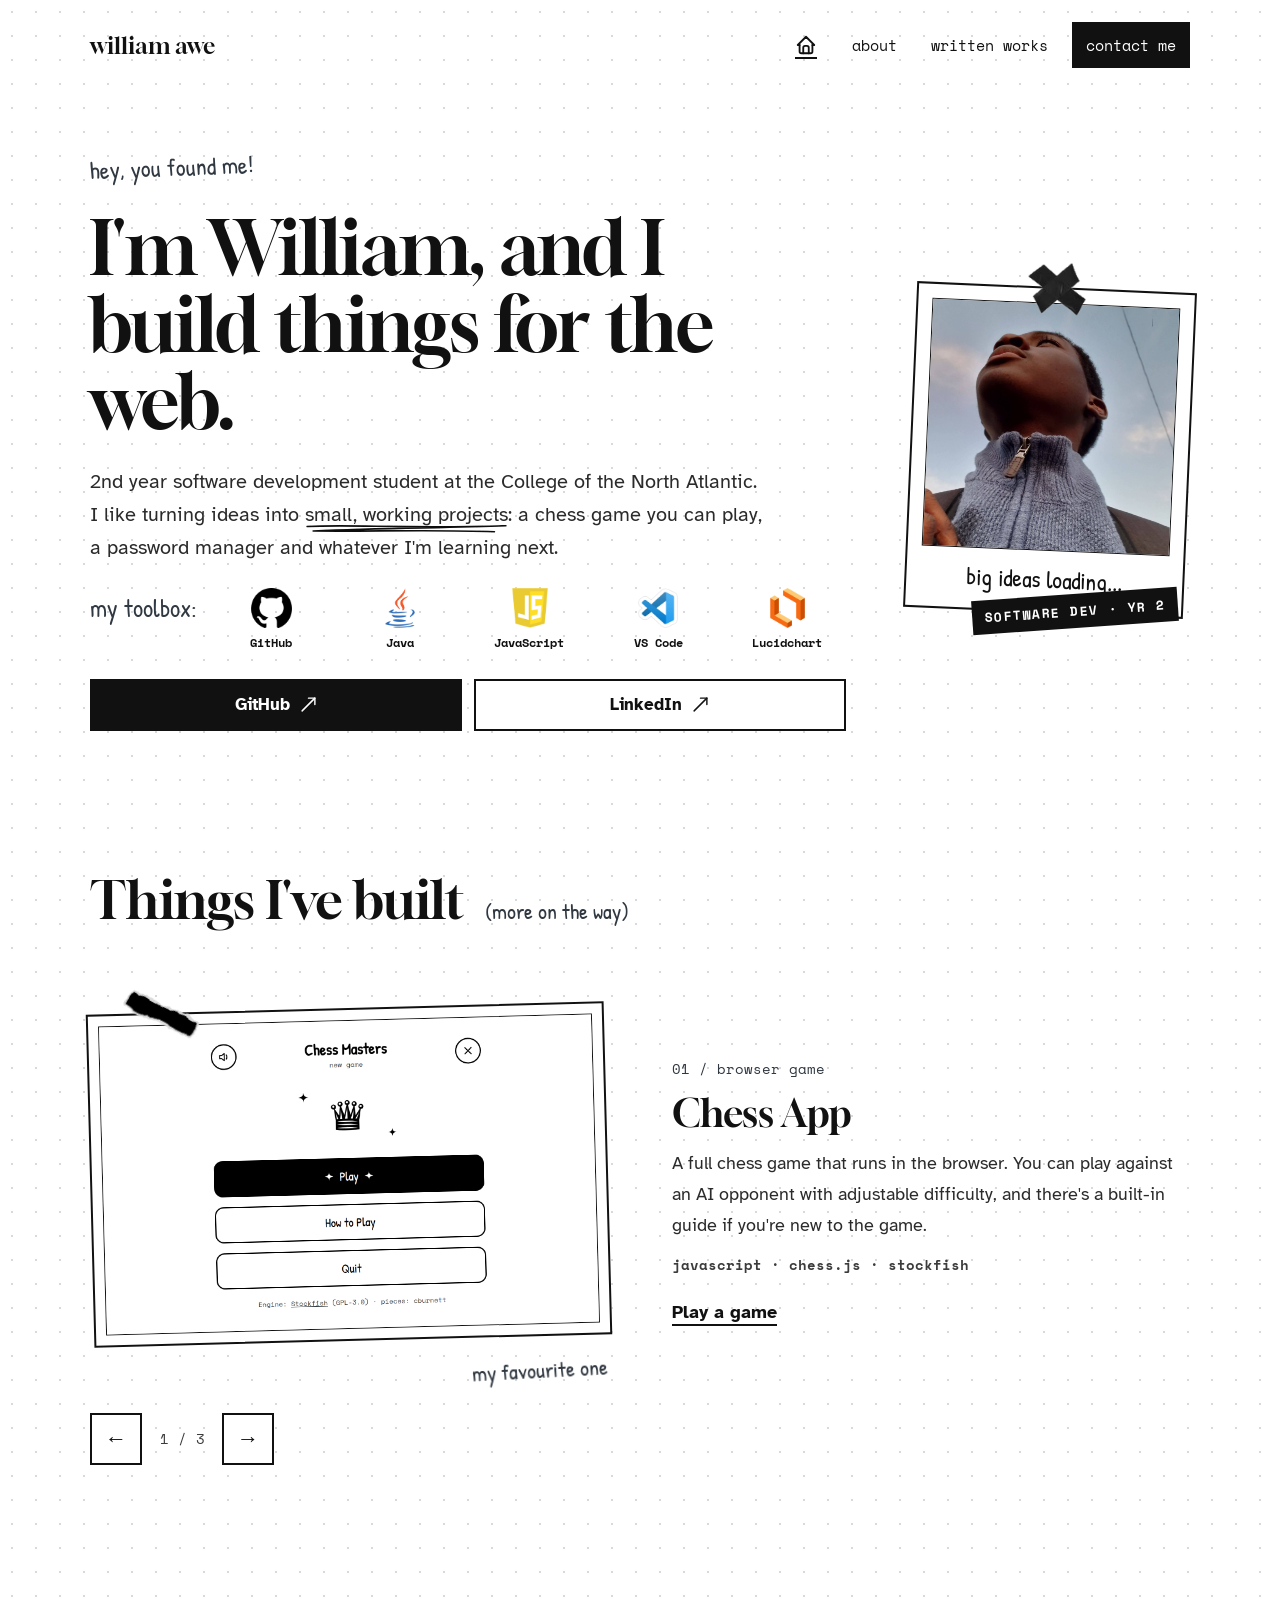
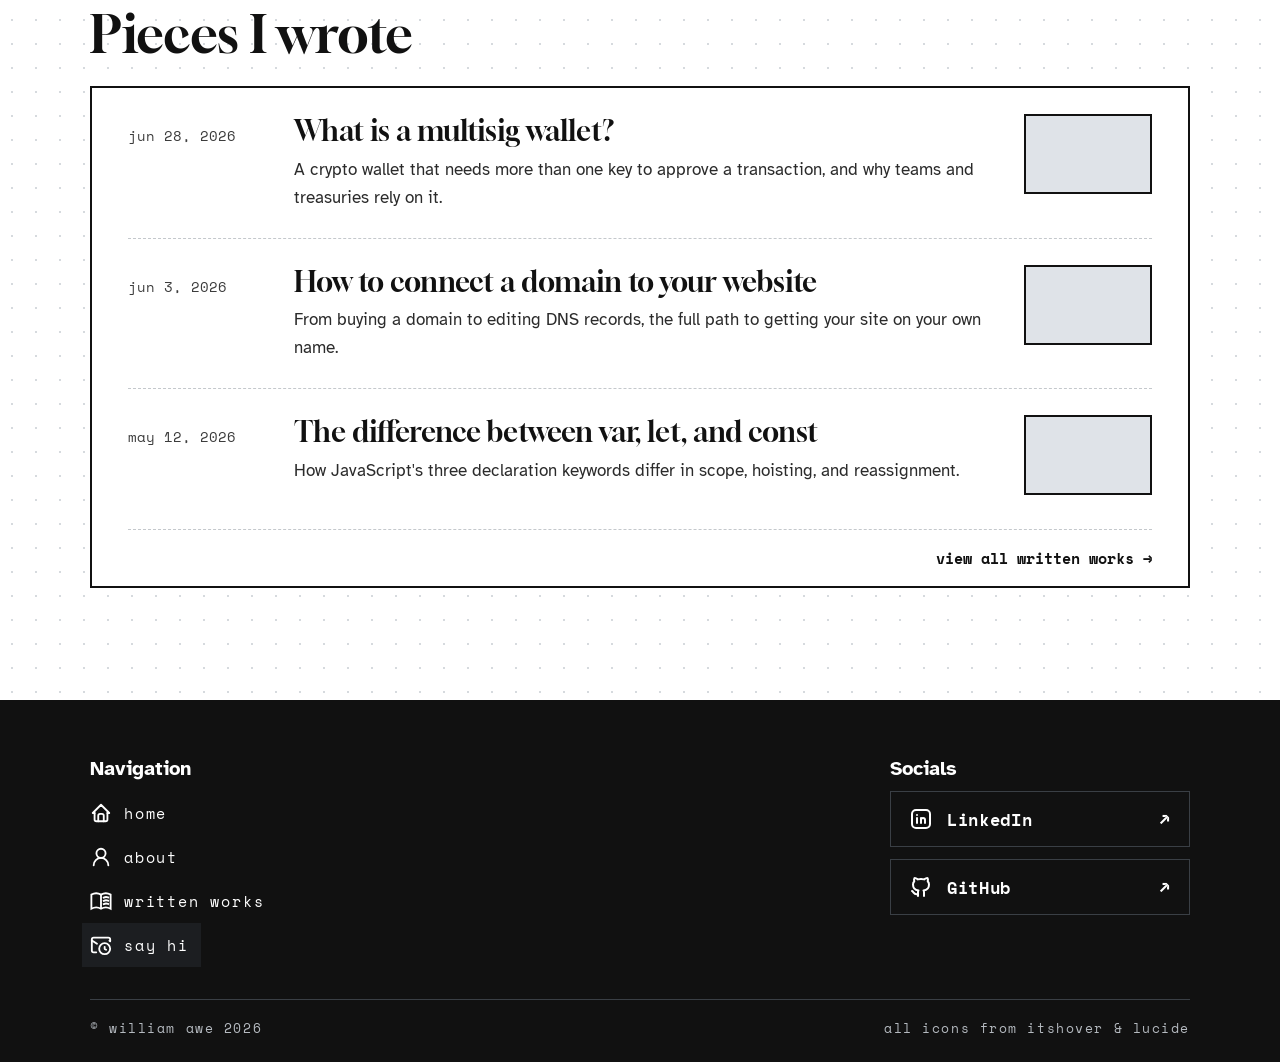
==== commit c8a711e9: "changed the tool icon from system design to lucichart | updated my pfp & added the pdf for the smart" ====
--- a/index.html
+++ b/index.html
@@ -47,7 +47,7 @@
                             <li class="toolbox-item"><img src="images/skills/java.png" alt="" width="162" height="216"><span>Java</span></li>
                             <li class="toolbox-item"><img src="images/skills/javascript.png" alt="" width="197" height="216"><span>JavaScript</span></li>
                             <li class="toolbox-item"><img src="images/skills/vs-code.png" alt="" width="217" height="216"><span>VS Code</span></li>
-                            <li class="toolbox-item"><img src="images/skills/system-design.png" alt="" width="332" height="216"><span>System design</span></li>
+                            <li class="toolbox-item"><img src="images/skills/lucidchart.png" alt="" width="189" height="216"><span>Lucidchart</span></li>
                         </ul>
                     </div>
                     <div class="hero-buttons">
@@ -59,8 +59,8 @@
                     <div class="photo-stack">
                         <figure class="polaroid">
                             <div class="tape polaroid-tape" aria-hidden="true"></div>
-                            <img src="images/william.jpg" alt="Illustrated portrait of William" width="460" height="460">
-                            <figcaption>me, mid-debug</figcaption>
+                            <img src="images/william.jpg" alt="Photo of William" width="460" height="460">
+                            <figcaption>big ideas loading...</figcaption>
                         </figure>
                         <p class="sticker">software dev · yr 2</p>
                     </div>
@@ -117,7 +117,7 @@
                                     <h3>Smart Home Activity Diagram</h3>
                                     <p class="project-desc">A UML activity diagram mapping how a smart home system responds to people and to automated triggers, from the first input to the device's response.</p>
                                     <p class="stack">uml · system design</p>
-                                    <a class="project-link" href="https://ipfs.io/ipfs/bafkreibuzrc6mdvkqzn4p5xhqclgrow5b65mjlixkmaqpyp23tu32mxqu4">See the diagram</a>
+                                    <a class="project-link" href="docs/smart-home-activity-diagram.pdf">See the diagram</a>
                                 </div>
                             </article>
                         </div>
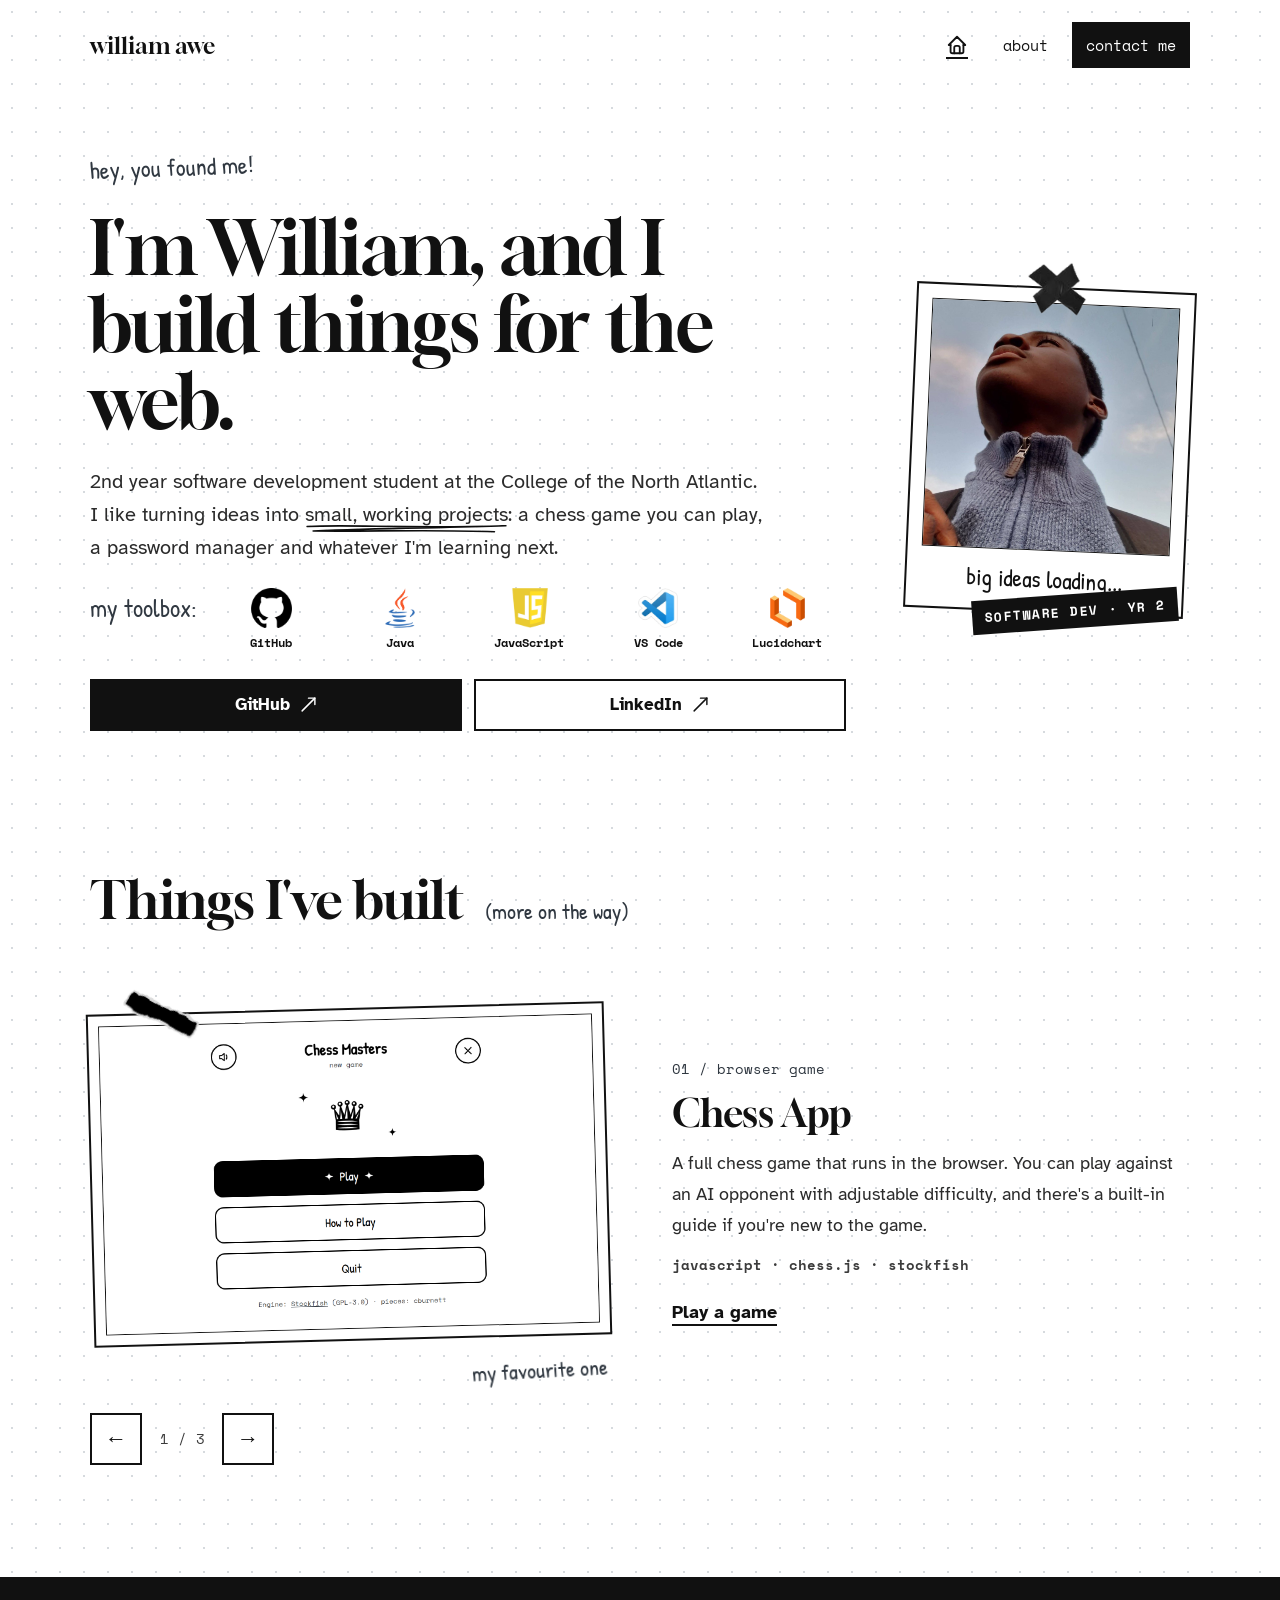
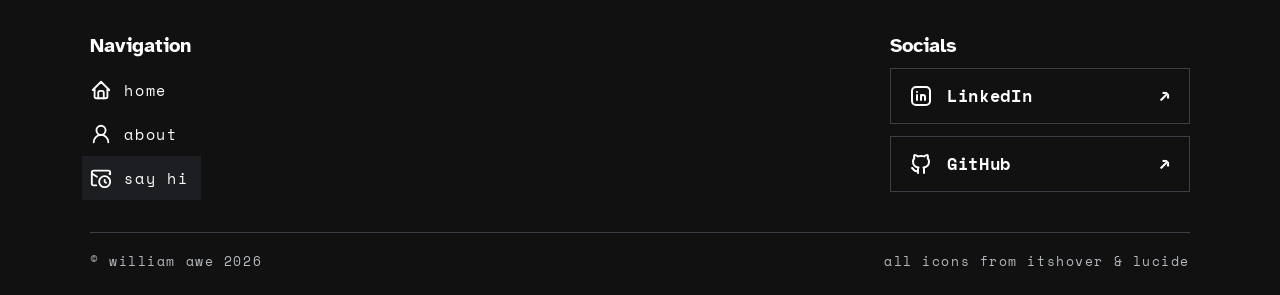
==== commit a817f7e1: "made changes to the pieces page" ====
--- a/index.html
+++ b/index.html
@@ -30,7 +30,7 @@
             <nav class="nav-bar" id="site-nav" aria-label="Main">
                 <a class="nav-home icon-home" href="index.html" aria-label="Home" aria-current="page"><svg class="icon" xmlns="http://www.w3.org/2000/svg" width="22" height="22" viewBox="0 0 24 24" fill="none" stroke="currentColor" stroke-width="2" stroke-linecap="round" stroke-linejoin="round" aria-hidden="true"><path class="roof" d="M5 12l-2 0l9 -9l9 9l-2 0"/><path class="house" d="M5 12v7a2 2 0 0 0 2 2h10a2 2 0 0 0 2 -2v-7"/><path class="door" d="M9 21v-6a2 2 0 0 1 2 -2h2a2 2 0 0 1 2 2v6"/></svg><span class="nav-extra">home</span></a>
                 <a class="icon-user" href="about_me.html"><svg class="icon nav-icon-copy" xmlns="http://www.w3.org/2000/svg" width="22" height="22" viewBox="0 0 24 24" fill="none" stroke="currentColor" stroke-width="2" stroke-linecap="round" stroke-linejoin="round" aria-hidden="true"><circle class="head" cx="12" cy="8" r="5"/><path d="M20 21a8 8 0 0 0-16 0"/></svg><span>about<span class="nav-extra"> me</span></span></a>
-                <a class="icon-book" href="articles.html"><svg class="icon nav-icon-copy" xmlns="http://www.w3.org/2000/svg" width="22" height="22" viewBox="0 0 48 48" fill="none" stroke="currentColor" stroke-width="4" stroke-miterlimit="10" stroke-linecap="square" aria-hidden="true"><path d="M24 40.5V41L24 10V10.5"/><path d="M24 41C31.0005 36.9995 37.9995 36.9995 45 41V10.0003C37.9995 5.99989 31.0005 5.99989 24 10.0003C16.9995 5.99989 10.0005 5.99989 3 10.0003V41C10.0005 36.9995 16.9995 36.9995 24 41Z"/><path class="book-line book-line-1" pathLength="1" d="M30 16.5C32.8362 15.1345 36.5662 15.06 39.5 16.2763"/><path class="book-line book-line-2" pathLength="1" d="M30 23.5832C32.8362 22.2178 36.5662 22.1432 39.5 23.3596"/><path class="book-line book-line-3" pathLength="1" d="M30 30.6665C32.8362 29.301 36.5662 29.2265 39.5 30.4428"/></svg><span>written works</span></a>
+                <a class="icon-book" href="articles.html" hidden><svg class="icon nav-icon-copy" xmlns="http://www.w3.org/2000/svg" width="22" height="22" viewBox="0 0 48 48" fill="none" stroke="currentColor" stroke-width="4" stroke-miterlimit="10" stroke-linecap="square" aria-hidden="true"><path d="M24 40.5V41L24 10V10.5"/><path d="M24 41C31.0005 36.9995 37.9995 36.9995 45 41V10.0003C37.9995 5.99989 31.0005 5.99989 24 10.0003C16.9995 5.99989 10.0005 5.99989 3 10.0003V41C10.0005 36.9995 16.9995 36.9995 24 41Z"/><path class="book-line book-line-1" pathLength="1" d="M30 16.5C32.8362 15.1345 36.5662 15.06 39.5 16.2763"/><path class="book-line book-line-2" pathLength="1" d="M30 23.5832C32.8362 22.2178 36.5662 22.1432 39.5 23.3596"/><path class="book-line book-line-3" pathLength="1" d="M30 30.6665C32.8362 29.301 36.5662 29.2265 39.5 30.4428"/></svg><span>written works</span></a>
                 <a class="nav-contact icon-mail" href="mailto:william.awe06@ed.cna.nl.ca" data-contact><svg class="icon nav-icon-copy" xmlns="http://www.w3.org/2000/svg" width="22" height="22" viewBox="0 0 24 24" fill="none" stroke="currentColor" stroke-width="2" stroke-linecap="round" stroke-linejoin="round" aria-hidden="true"><path class="hand" d="M16 14v2.2l1.6 1"/><path d="m22 7-.759.484"/><path d="M6.835 20H4a2 2 0 01-2-2V6a2 2 0 012-2h16a2 2 0 012 2v2"/><path d="M7.605 10.567 2 7"/><circle cx="16" cy="16" r="6"/></svg><span>contact me</span></a>
             </nav>
         </header>
@@ -130,7 +130,7 @@
                 </div>
             </section>
 
-            <section class="writing">
+            <section class="writing" hidden>
                 <div class="section-head">
                     <h2>Pieces I wrote</h2>
                 </div>
@@ -181,7 +181,7 @@
                         <ul class="footer-list">
                             <li><a class="icon-home" href="index.html"><svg class="icon" xmlns="http://www.w3.org/2000/svg" width="22" height="22" viewBox="0 0 24 24" fill="none" stroke="currentColor" stroke-width="2" stroke-linecap="round" stroke-linejoin="round" aria-hidden="true"><path class="roof" d="M5 12l-2 0l9 -9l9 9l-2 0"/><path class="house" d="M5 12v7a2 2 0 0 0 2 2h10a2 2 0 0 0 2 -2v-7"/><path class="door" d="M9 21v-6a2 2 0 0 1 2 -2h2a2 2 0 0 1 2 2v6"/></svg><span>home</span></a></li>
                             <li><a class="icon-user" href="about_me.html"><svg class="icon" xmlns="http://www.w3.org/2000/svg" width="22" height="22" viewBox="0 0 24 24" fill="none" stroke="currentColor" stroke-width="2" stroke-linecap="round" stroke-linejoin="round" aria-hidden="true"><circle class="head" cx="12" cy="8" r="5"/><path d="M20 21a8 8 0 0 0-16 0"/></svg><span>about</span></a></li>
-                            <li><a class="icon-book" href="articles.html"><svg class="icon" xmlns="http://www.w3.org/2000/svg" width="22" height="22" viewBox="0 0 48 48" fill="none" stroke="currentColor" stroke-width="4" stroke-miterlimit="10" stroke-linecap="square" aria-hidden="true"><path d="M24 40.5V41L24 10V10.5"/><path d="M24 41C31.0005 36.9995 37.9995 36.9995 45 41V10.0003C37.9995 5.99989 31.0005 5.99989 24 10.0003C16.9995 5.99989 10.0005 5.99989 3 10.0003V41C10.0005 36.9995 16.9995 36.9995 24 41Z"/><path class="book-line book-line-1" pathLength="1" d="M30 16.5C32.8362 15.1345 36.5662 15.06 39.5 16.2763"/><path class="book-line book-line-2" pathLength="1" d="M30 23.5832C32.8362 22.2178 36.5662 22.1432 39.5 23.3596"/><path class="book-line book-line-3" pathLength="1" d="M30 30.6665C32.8362 29.301 36.5662 29.2265 39.5 30.4428"/></svg><span>written works</span></a></li>
+                            <li hidden><a class="icon-book" href="articles.html"><svg class="icon" xmlns="http://www.w3.org/2000/svg" width="22" height="22" viewBox="0 0 48 48" fill="none" stroke="currentColor" stroke-width="4" stroke-miterlimit="10" stroke-linecap="square" aria-hidden="true"><path d="M24 40.5V41L24 10V10.5"/><path d="M24 41C31.0005 36.9995 37.9995 36.9995 45 41V10.0003C37.9995 5.99989 31.0005 5.99989 24 10.0003C16.9995 5.99989 10.0005 5.99989 3 10.0003V41C10.0005 36.9995 16.9995 36.9995 24 41Z"/><path class="book-line book-line-1" pathLength="1" d="M30 16.5C32.8362 15.1345 36.5662 15.06 39.5 16.2763"/><path class="book-line book-line-2" pathLength="1" d="M30 23.5832C32.8362 22.2178 36.5662 22.1432 39.5 23.3596"/><path class="book-line book-line-3" pathLength="1" d="M30 30.6665C32.8362 29.301 36.5662 29.2265 39.5 30.4428"/></svg><span>written works</span></a></li>
                             <li><a class="icon-mail footer-say-hi" href="mailto:william.awe06@ed.cna.nl.ca" data-contact><svg class="icon" xmlns="http://www.w3.org/2000/svg" width="22" height="22" viewBox="0 0 24 24" fill="none" stroke="currentColor" stroke-width="2" stroke-linecap="round" stroke-linejoin="round" aria-hidden="true"><path class="hand" d="M16 14v2.2l1.6 1"/><path d="m22 7-.759.484"/><path d="M6.835 20H4a2 2 0 01-2-2V6a2 2 0 012-2h16a2 2 0 012 2v2"/><path d="M7.605 10.567 2 7"/><circle cx="16" cy="16" r="6"/></svg><span>say hi</span></a></li>
                         </ul>
                     </nav>
--- a/css/styles.css
+++ b/css/styles.css
@@ -41,6 +41,10 @@
     height: auto;
 }
 
+[hidden] {
+    display: none !important;
+}
+
 a,
 button,
 input,
